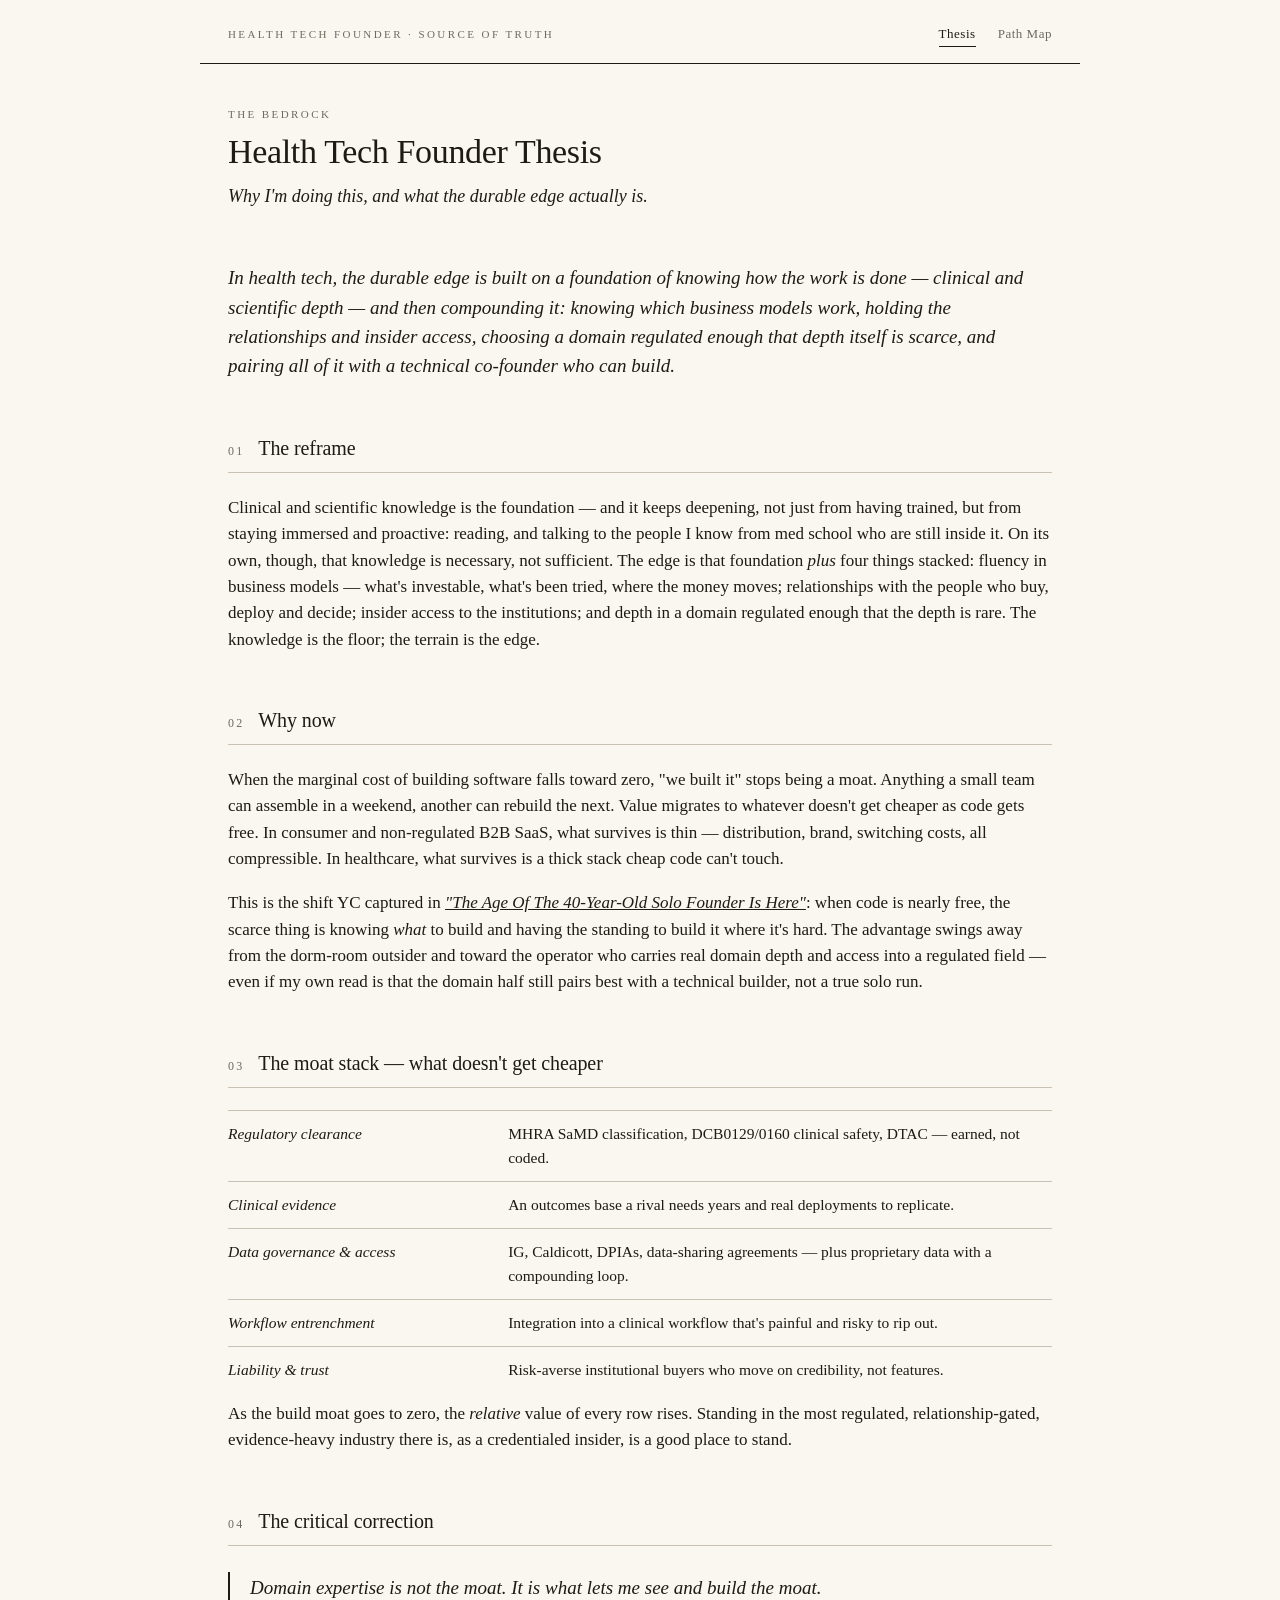
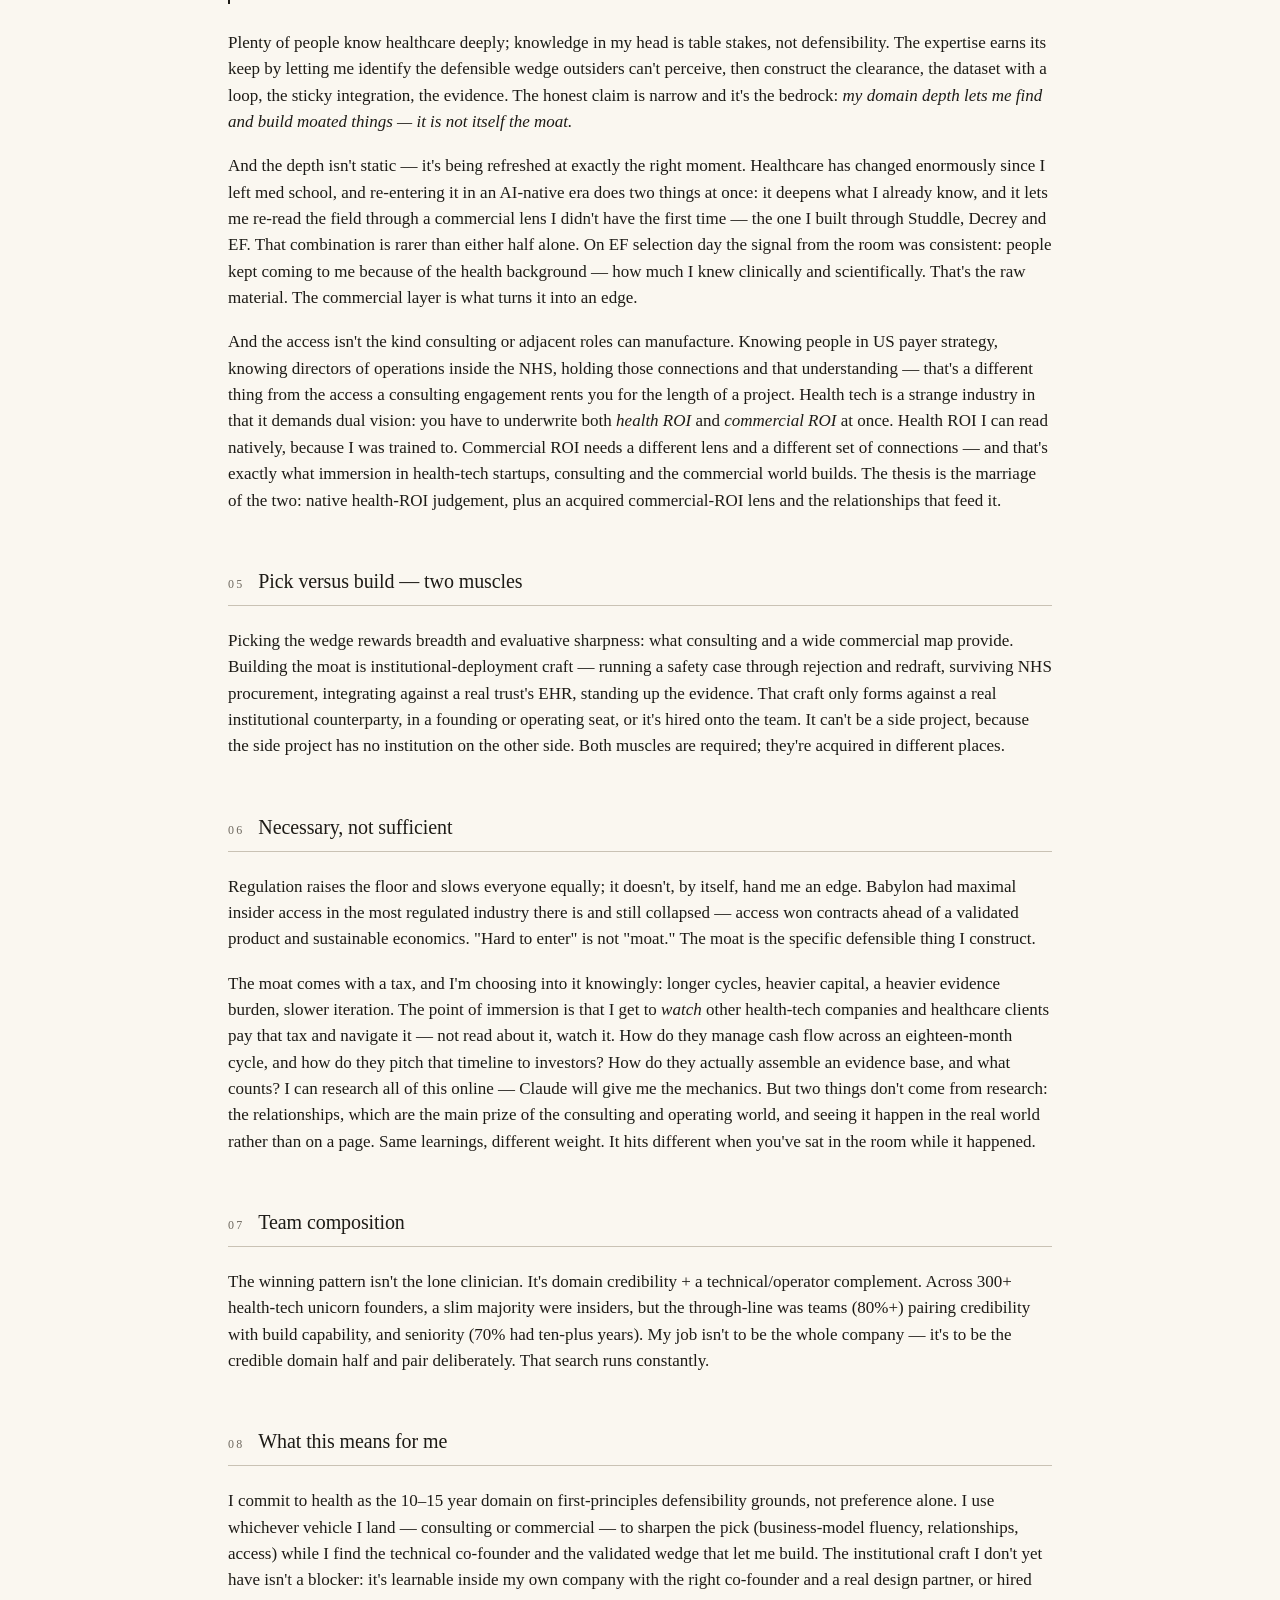
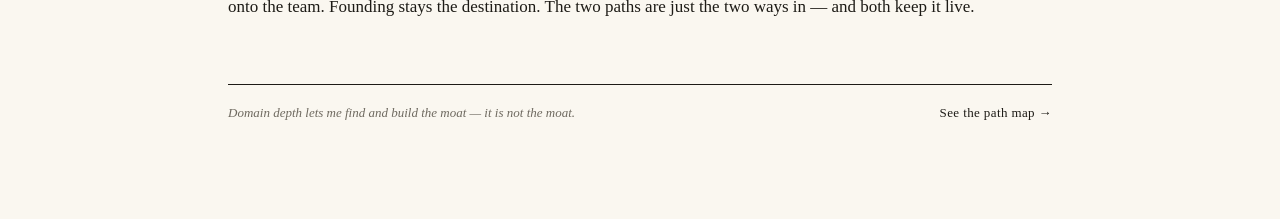
==== index.html @ b47afb42 "Initial commit: two-page health tech founder thesis static site Co-Authored-By: Claude Sonnet 4.6 <n" ====
<!DOCTYPE html>
<html lang="en">
<head>
<meta charset="utf-8">
<meta name="viewport" content="width=device-width, initial-scale=1">
<title>Health Tech Founder Thesis</title>
<link rel="stylesheet" href="style.css">
</head>
<body>

<!-- ===================== SHARED NAV ===================== -->
<nav class="nav">
  <span class="brand">Health Tech Founder · Source of truth</span>
  <span class="links">
    <a href="index.html" class="is-active">Thesis</a>
    <a href="map.html">Path Map</a>
  </span>
</nav>

<div class="wrap">

  <header class="masthead">
    <p class="eyebrow">The bedrock</p>
    <h1>Health Tech Founder Thesis</h1>
    <p class="standfirst">Why I'm doing this, and what the durable edge actually is.</p>
  </header>

  <!-- ===================== ONE-LINE THESIS ===================== -->
  <section>
    <p class="lede"><em>In health tech, the durable edge is built on a foundation of knowing how the work is done — clinical and scientific depth — and then compounding it: knowing which business models work, holding the relationships and insider access, choosing a domain regulated enough that depth itself is scarce, and pairing all of it with a technical co-founder who can build.</em></p>
  </section>

  <!-- ===================== THE REFRAME ===================== -->
  <section>
    <div class="sec-head"><span class="num">01</span><h2>The reframe</h2></div>
    <p>Clinical and scientific knowledge is the foundation — and it keeps deepening, not just from having trained, but from staying immersed and proactive: reading, and talking to the people I know from med school who are still inside it. On its own, though, that knowledge is necessary, not sufficient. The edge is that foundation <em>plus</em> four things stacked: fluency in business models — what's investable, what's been tried, where the money moves; relationships with the people who buy, deploy and decide; insider access to the institutions; and depth in a domain regulated enough that the depth is rare. The knowledge is the floor; the terrain is the edge.</p>
  </section>

  <!-- ===================== WHY NOW ===================== -->
  <section>
    <div class="sec-head"><span class="num">02</span><h2>Why now</h2></div>
    <p>When the marginal cost of building software falls toward zero, "we built it" stops being a moat. Anything a small team can assemble in a weekend, another can rebuild the next. Value migrates to whatever doesn't get cheaper as code gets free. In consumer and non-regulated B2B SaaS, what survives is thin — distribution, brand, switching costs, all compressible. In healthcare, what survives is a thick stack cheap code can't touch.</p>
    <p>This is the shift YC captured in <em><a href="https://www.youtube.com/watch?v=8OOuCnZB-4o" target="_blank" rel="noopener">"The Age Of The 40-Year-Old Solo Founder Is Here"</a></em>: when code is nearly free, the scarce thing is knowing <em>what</em> to build and having the standing to build it where it's hard. The advantage swings away from the dorm-room outsider and toward the operator who carries real domain depth and access into a regulated field — even if my own read is that the domain half still pairs best with a technical builder, not a true solo run.</p>
  </section>

  <!-- ===================== THE MOAT STACK ===================== -->
  <section>
    <div class="sec-head"><span class="num">03</span><h2>The moat stack — what doesn't get cheaper</h2></div>
    <table class="moat">
      <tr><td>Regulatory clearance</td><td>MHRA SaMD classification, DCB0129/0160 clinical safety, DTAC — earned, not coded.</td></tr>
      <tr><td>Clinical evidence</td><td>An outcomes base a rival needs years and real deployments to replicate.</td></tr>
      <tr><td>Data governance &amp; access</td><td>IG, Caldicott, DPIAs, data-sharing agreements — plus proprietary data with a compounding loop.</td></tr>
      <tr><td>Workflow entrenchment</td><td>Integration into a clinical workflow that's painful and risky to rip out.</td></tr>
      <tr><td>Liability &amp; trust</td><td>Risk-averse institutional buyers who move on credibility, not features.</td></tr>
    </table>
    <p>As the build moat goes to zero, the <em>relative</em> value of every row rises. Standing in the most regulated, relationship-gated, evidence-heavy industry there is, as a credentialed insider, is a good place to stand.</p>
  </section>

  <!-- ===================== CRITICAL CORRECTION ===================== -->
  <section>
    <div class="sec-head"><span class="num">04</span><h2>The critical correction</h2></div>
    <p class="pull">Domain expertise is not the moat. It is what lets me see and build the moat.</p>
    <p>Plenty of people know healthcare deeply; knowledge in my head is table stakes, not defensibility. The expertise earns its keep by letting me identify the defensible wedge outsiders can't perceive, then construct the clearance, the dataset with a loop, the sticky integration, the evidence. The honest claim is narrow and it's the bedrock: <em>my domain depth lets me find and build moated things — it is not itself the moat.</em></p>
    <p>And the depth isn't static — it's being refreshed at exactly the right moment. Healthcare has changed enormously since I left med school, and re-entering it in an AI-native era does two things at once: it deepens what I already know, and it lets me re-read the field through a commercial lens I didn't have the first time — the one I built through Studdle, Decrey and EF. That combination is rarer than either half alone. On EF selection day the signal from the room was consistent: people kept coming to me because of the health background — how much I knew clinically and scientifically. That's the raw material. The commercial layer is what turns it into an edge.</p>
    <p>And the access isn't the kind consulting or adjacent roles can manufacture. Knowing people in US payer strategy, knowing directors of operations inside the NHS, holding those connections and that understanding — that's a different thing from the access a consulting engagement rents you for the length of a project. Health tech is a strange industry in that it demands dual vision: you have to underwrite both <em>health ROI</em> and <em>commercial ROI</em> at once. Health ROI I can read natively, because I was trained to. Commercial ROI needs a different lens and a different set of connections — and that's exactly what immersion in health-tech startups, consulting and the commercial world builds. The thesis is the marriage of the two: native health-ROI judgement, plus an acquired commercial-ROI lens and the relationships that feed it.</p>
  </section>

  <!-- ===================== PICK VS BUILD ===================== -->
  <section>
    <div class="sec-head"><span class="num">05</span><h2>Pick versus build — two muscles</h2></div>
    <p>Picking the wedge rewards breadth and evaluative sharpness: what consulting and a wide commercial map provide. Building the moat is institutional-deployment craft — running a safety case through rejection and redraft, surviving NHS procurement, integrating against a real trust's EHR, standing up the evidence. That craft only forms against a real institutional counterparty, in a founding or operating seat, or it's hired onto the team. It can't be a side project, because the side project has no institution on the other side. Both muscles are required; they're acquired in different places.</p>
  </section>

  <!-- ===================== NECESSARY NOT SUFFICIENT ===================== -->
  <section>
    <div class="sec-head"><span class="num">06</span><h2>Necessary, not sufficient</h2></div>
    <p>Regulation raises the floor and slows everyone equally; it doesn't, by itself, hand me an edge. Babylon had maximal insider access in the most regulated industry there is and still collapsed — access won contracts ahead of a validated product and sustainable economics. "Hard to enter" is not "moat." The moat is the specific defensible thing I construct.</p>
    <p>The moat comes with a tax, and I'm choosing into it knowingly: longer cycles, heavier capital, a heavier evidence burden, slower iteration. The point of immersion is that I get to <em>watch</em> other health-tech companies and healthcare clients pay that tax and navigate it — not read about it, watch it. How do they manage cash flow across an eighteen-month cycle, and how do they pitch that timeline to investors? How do they actually assemble an evidence base, and what counts? I can research all of this online — Claude will give me the mechanics. But two things don't come from research: the relationships, which are the main prize of the consulting and operating world, and seeing it happen in the real world rather than on a page. Same learnings, different weight. It hits different when you've sat in the room while it happened.</p>
  </section>

  <!-- ===================== TEAM COMPOSITION ===================== -->
  <section>
    <div class="sec-head"><span class="num">07</span><h2>Team composition</h2></div>
    <p>The winning pattern isn't the lone clinician. It's domain credibility + a technical/operator complement. Across 300+ health-tech unicorn founders, a slim majority were insiders, but the through-line was teams (80%+) pairing credibility with build capability, and seniority (70% had ten-plus years). My job isn't to be the whole company — it's to be the credible domain half and pair deliberately. That search runs constantly.</p>
  </section>

  <!-- ===================== WHAT THIS MEANS FOR ME ===================== -->
  <section>
    <div class="sec-head"><span class="num">08</span><h2>What this means for me</h2></div>
    <p>I commit to health as the 10–15 year domain on first-principles defensibility grounds, not preference alone. I use whichever vehicle I land — consulting or commercial — to sharpen the pick (business-model fluency, relationships, access) while I find the technical co-founder and the validated wedge that let me build. The institutional craft I don't yet have isn't a blocker: it's learnable inside my own company with the right co-founder and a real design partner, or hired onto the team. Founding stays the destination. The two paths are just the two ways in — and both keep it live.</p>
  </section>

  <footer class="foot">
    <span>Domain depth lets me find and build the moat — it is not the moat.</span>
    <a href="map.html">See the path map &rarr;</a>
  </footer>

</div>
</body>
</html>
---- style.css ----
/* ============================================================
   Health Tech Founder Thesis — shared styles
   House style: Georgia serif, hairline rules, no colour fills.
   Edit colours in :root. Both pages share this file.
   ============================================================ */

:root{
  --ink:#1d1b16;     /* primary text + hairlines */
  --paper:#faf7f0;   /* page background */
  --faint:#6f6a60;   /* secondary text */
  --rule:#c9c2b4;    /* light dividers */
}

*{box-sizing:border-box;}
html{-webkit-text-size-adjust:100%;}
body{
  margin:0;
  background:var(--paper);
  color:var(--ink);
  font-family:Georgia,"Times New Roman",serif;
  line-height:1.55;
  font-size:17px;
}
a{color:var(--ink);}

.wrap{max-width:880px;margin:0 auto;padding:0 28px 96px;}

/* ---------- shared top nav ---------- */
.nav{
  max-width:880px;margin:0 auto;padding:24px 28px 16px;
  display:flex;align-items:baseline;justify-content:space-between;
  gap:18px;flex-wrap:wrap;
  border-bottom:1.5px solid var(--ink);
}
.nav .brand{
  font-size:11px;letter-spacing:.22em;text-transform:uppercase;color:var(--faint);
}
.nav .links{display:flex;gap:22px;}
.nav .links a{
  font-size:13px;letter-spacing:.04em;text-decoration:none;color:var(--faint);
  padding-bottom:2px;
}
.nav .links a.is-active{color:var(--ink);border-bottom:1px solid var(--ink);}
.nav .links a:hover{color:var(--ink);}

/* ---------- masthead ---------- */
.masthead{padding-top:42px;margin-bottom:8px;}
.eyebrow{
  font-size:11px;letter-spacing:.22em;text-transform:uppercase;
  color:var(--faint);margin:0 0 10px;
}
h1{
  font-size:34px;line-height:1.12;font-weight:normal;margin:0 0 12px;
  letter-spacing:-.01em;
}
.standfirst{font-style:italic;font-size:18px;margin:0;max-width:62ch;}

/* ---------- sections ---------- */
section{margin-top:52px;}
.sec-head{
  display:flex;align-items:baseline;gap:14px;
  border-bottom:1px solid var(--rule);padding-bottom:8px;margin-bottom:22px;
}
.sec-head .num{font-size:12px;letter-spacing:.18em;color:var(--faint);}
.sec-head h2{font-size:20px;font-weight:normal;margin:0;letter-spacing:-.005em;}

p{margin:0 0 18px;}
.lede{font-size:19px;}
strong{font-weight:bold;}
em{font-style:italic;}

.pull{
  border-left:2px solid var(--ink);
  padding:2px 0 2px 20px;margin:26px 0;
  font-style:italic;font-size:19px;line-height:1.5;
}

/* ---------- moat table ---------- */
.moat{width:100%;border-collapse:collapse;margin:4px 0 8px;}
.moat td{border-top:1px solid var(--rule);padding:11px 0;vertical-align:top;font-size:15.5px;}
.moat td:first-child{width:34%;font-style:italic;padding-right:18px;}

/* ---------- numbered lists ---------- */
ol.principles,ol.kills{list-style:none;counter-reset:item;margin:0;padding:0;}
ol.principles>li,ol.kills>li{
  counter-increment:item;position:relative;
  padding:14px 0 14px 46px;border-top:1px solid var(--rule);
}
ol.principles>li:first-child,ol.kills>li:first-child{border-top:none;}
ol.principles>li::before,ol.kills>li::before{
  content:counter(item,decimal-leading-zero);
  position:absolute;left:0;top:14px;
  font-size:12px;letter-spacing:.1em;color:var(--faint);
}
.kills li b{font-variant:small-caps;letter-spacing:.03em;}

/* ---------- map figure ---------- */
figure{margin:8px 0 0;}
.map{width:100%;height:auto;display:block;}
figcaption{font-size:12.5px;color:var(--faint);margin-top:14px;font-style:italic;}

/* SVG type */
svg text{font-family:Georgia,"Times New Roman",serif;fill:var(--ink);}
.n-title{font-size:14.5px;}
.n-sub{font-size:11px;fill:var(--faint);}
.n-now{font-size:15px;letter-spacing:.02em;}
.n-found{font-size:16px;letter-spacing:.04em;}
.edge{font-size:11px;font-style:italic;fill:var(--faint);}
.band{font-size:12.5px;letter-spacing:.02em;}
.band-lab{font-size:10px;letter-spacing:.18em;fill:var(--faint);}

/* ---------- page foot ---------- */
.foot{
  margin-top:64px;border-top:1.5px solid var(--ink);padding-top:18px;
  font-size:13px;color:var(--faint);font-style:italic;
  display:flex;justify-content:space-between;gap:18px;flex-wrap:wrap;
}
.foot a{text-decoration:none;font-style:normal;letter-spacing:.03em;}
.foot a:hover{color:var(--ink);}

@media (max-width:620px){
  body{font-size:16px;}
  h1{font-size:27px;}
  .wrap{padding:0 20px 72px;}
  .nav{padding:20px 20px 14px;}
}
@media print{
  body{background:#fff;}
  .nav .links{display:none;}
  .wrap{max-width:none;padding:0;}
  section{break-inside:avoid;}
}
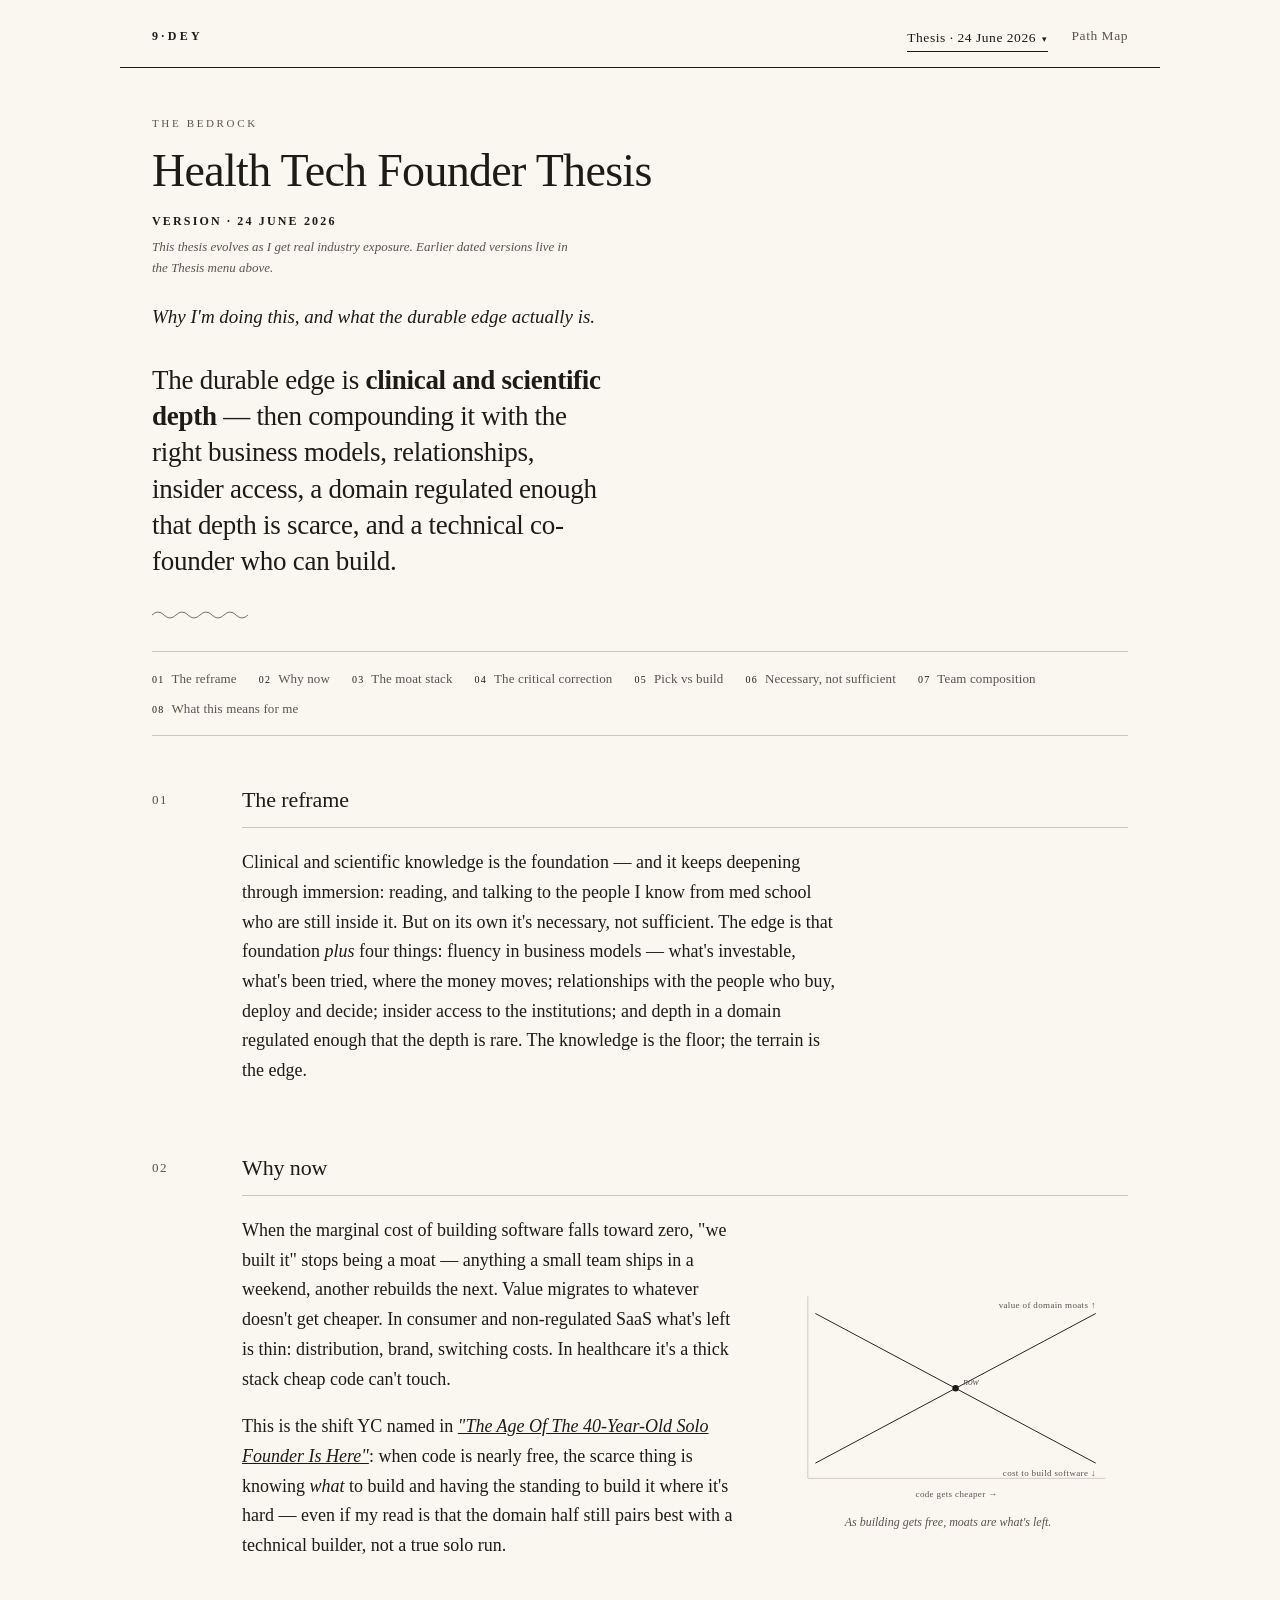
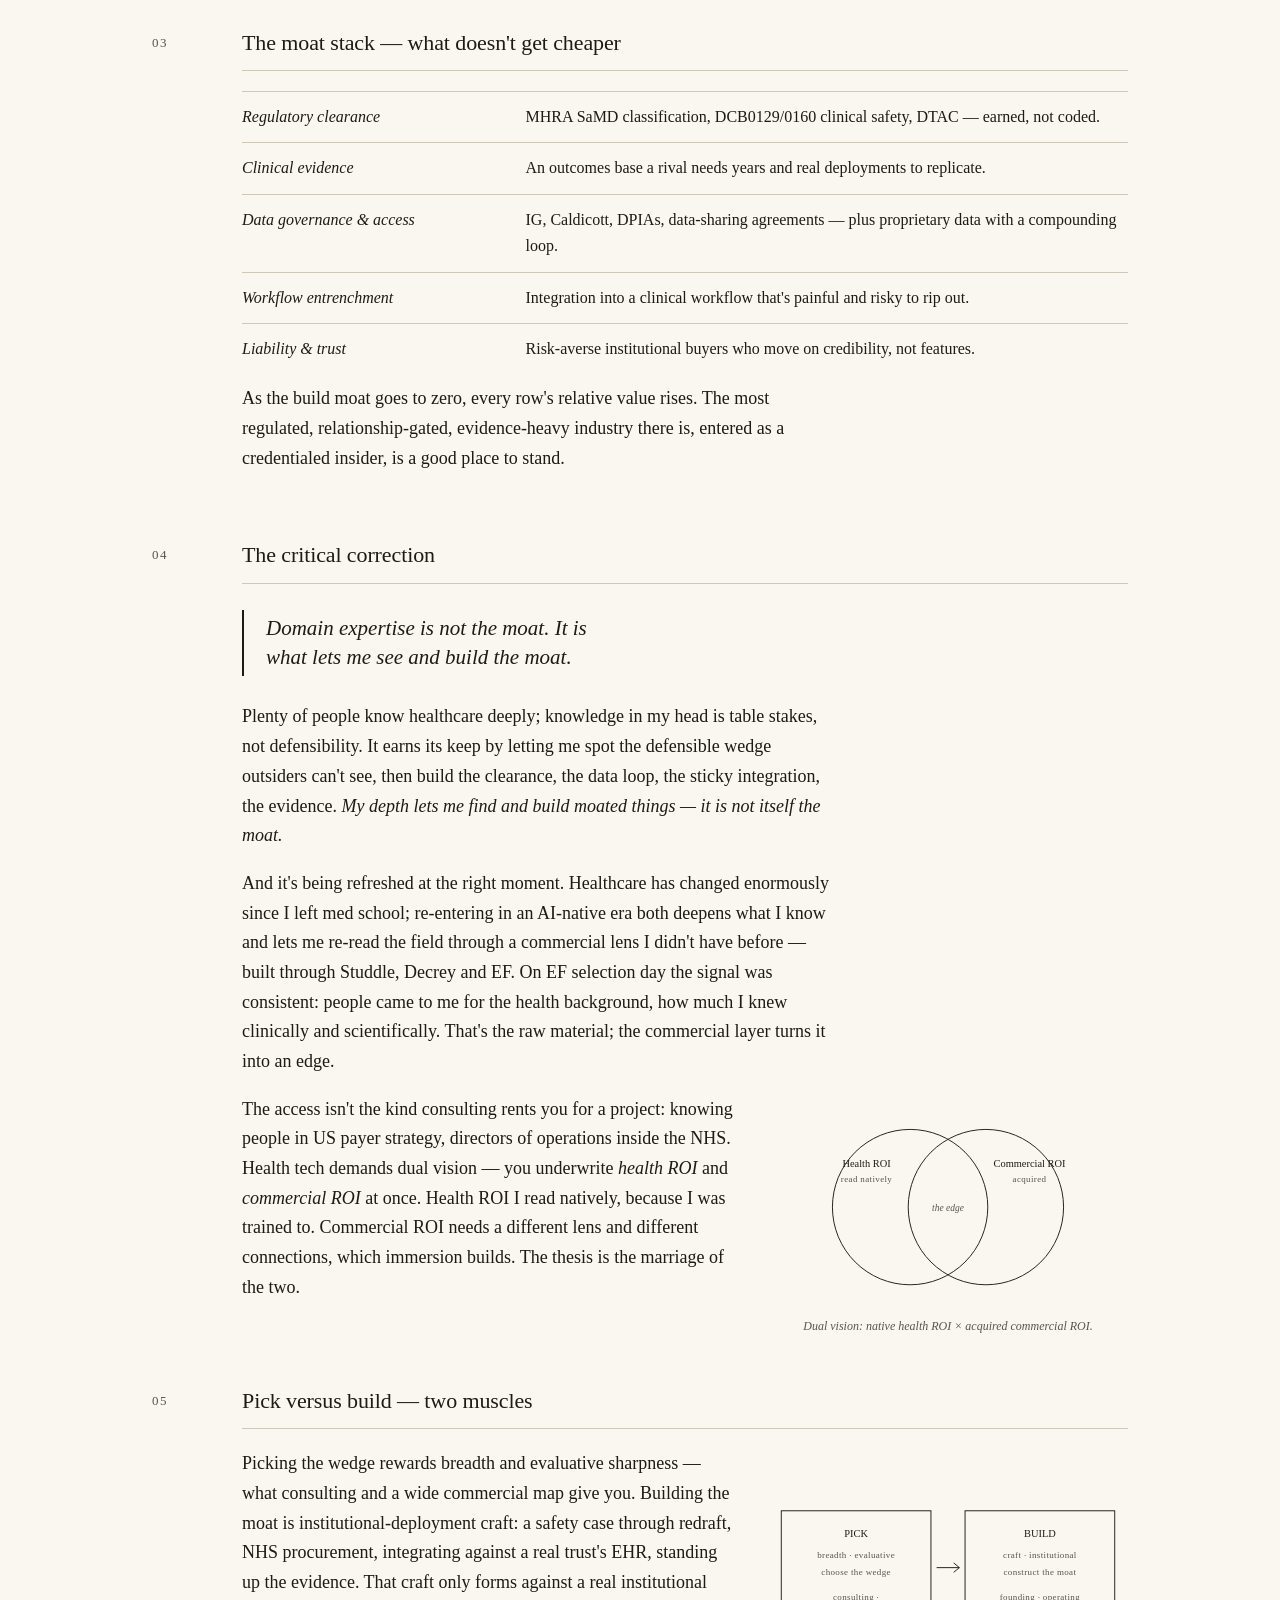
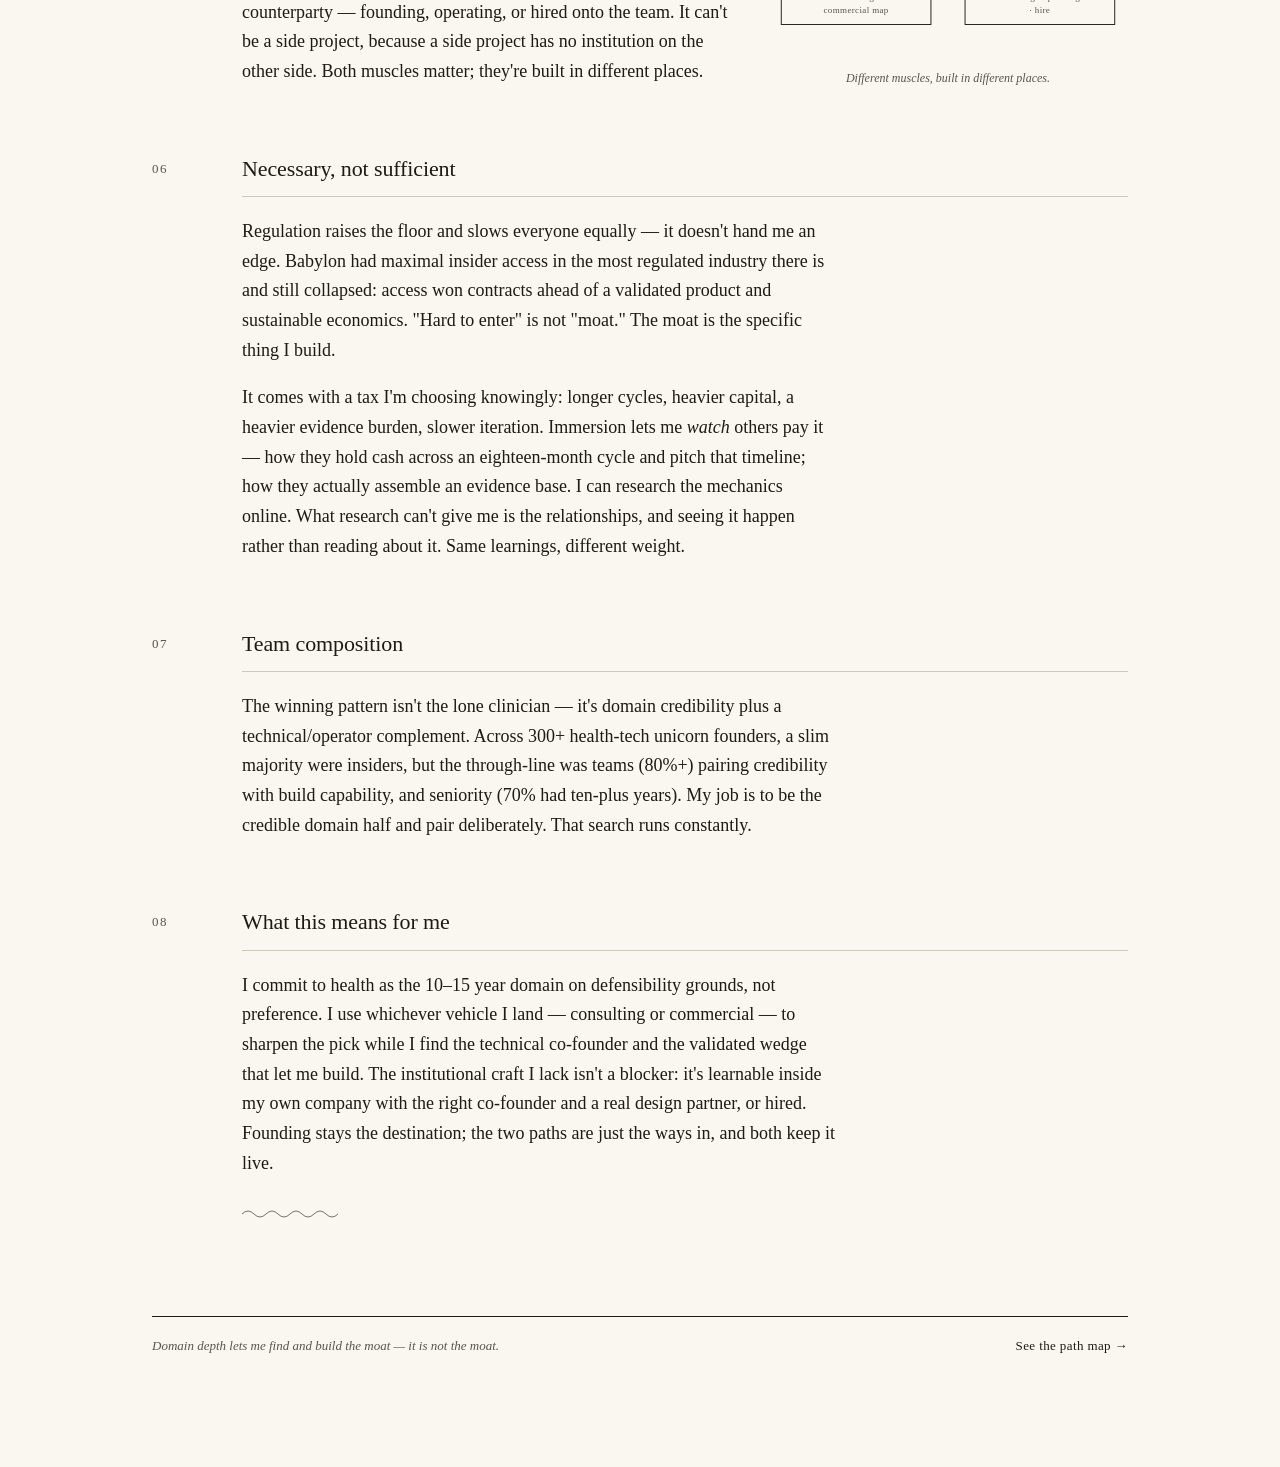
==== commit 01902c88: "Add thesis switcher JS and update all site files Introduces theses.js for the dropdown thesis-switch" ====
--- a/index.html
+++ b/index.html
@@ -3,16 +3,19 @@
 <head>
 <meta charset="utf-8">
 <meta name="viewport" content="width=device-width, initial-scale=1">
-<title>Health Tech Founder Thesis</title>
+<title>Health Tech Founder Thesis · 24 June 2026</title>
 <link rel="stylesheet" href="style.css">
 </head>
-<body>
+<body data-thesis="index.html">
 
 <!-- ===================== SHARED NAV ===================== -->
 <nav class="nav">
-  <span class="brand">Health Tech Founder · Source of truth</span>
+  <a class="brand" href="index.html">9&middot;dey</a>
   <span class="links">
-    <a href="index.html" class="is-active">Thesis</a>
+    <details class="thesis-dd" id="thesisDd">
+      <summary>Thesis ▾</summary>
+      <div class="thesis-dd-menu" id="thesisDdMenu"></div>
+    </details>
     <a href="map.html">Path Map</a>
   </span>
 </nav>
@@ -22,72 +25,171 @@
   <header class="masthead">
     <p class="eyebrow">The bedrock</p>
     <h1>Health Tech Founder Thesis</h1>
+    <p class="version">Version · 24 June 2026</p>
+    <p class="version-note">This thesis evolves as I get real industry exposure. Earlier dated versions live in the Thesis menu above.</p>
     <p class="standfirst">Why I'm doing this, and what the durable edge actually is.</p>
+
+    <!-- HERO: the thesis in one statement -->
+    <p class="hero">The durable edge is <strong>clinical and scientific depth</strong> — then compounding it with the right business models, relationships, insider access, a domain regulated enough that depth is scarce, and a technical co-founder who can build.</p>
+
+    <svg class="squiggle" viewBox="0 0 96 12" aria-hidden="true"><path d="M0,6 Q6,0 12,6 T24,6 T36,6 T48,6 T60,6 T72,6 T84,6 T96,6"/></svg>
   </header>
 
-  <!-- ===================== ONE-LINE THESIS ===================== -->
-  <section>
-    <p class="lede"><em>In health tech, the durable edge is built on a foundation of knowing how the work is done — clinical and scientific depth — and then compounding it: knowing which business models work, holding the relationships and insider access, choosing a domain regulated enough that depth itself is scarce, and pairing all of it with a technical co-founder who can build.</em></p>
-  </section>
-
-  <!-- ===================== THE REFRAME ===================== -->
-  <section>
-    <div class="sec-head"><span class="num">01</span><h2>The reframe</h2></div>
-    <p>Clinical and scientific knowledge is the foundation — and it keeps deepening, not just from having trained, but from staying immersed and proactive: reading, and talking to the people I know from med school who are still inside it. On its own, though, that knowledge is necessary, not sufficient. The edge is that foundation <em>plus</em> four things stacked: fluency in business models — what's investable, what's been tried, where the money moves; relationships with the people who buy, deploy and decide; insider access to the institutions; and depth in a domain regulated enough that the depth is rare. The knowledge is the floor; the terrain is the edge.</p>
-  </section>
-
-  <!-- ===================== WHY NOW ===================== -->
-  <section>
-    <div class="sec-head"><span class="num">02</span><h2>Why now</h2></div>
-    <p>When the marginal cost of building software falls toward zero, "we built it" stops being a moat. Anything a small team can assemble in a weekend, another can rebuild the next. Value migrates to whatever doesn't get cheaper as code gets free. In consumer and non-regulated B2B SaaS, what survives is thin — distribution, brand, switching costs, all compressible. In healthcare, what survives is a thick stack cheap code can't touch.</p>
-    <p>This is the shift YC captured in <em><a href="https://www.youtube.com/watch?v=8OOuCnZB-4o" target="_blank" rel="noopener">"The Age Of The 40-Year-Old Solo Founder Is Here"</a></em>: when code is nearly free, the scarce thing is knowing <em>what</em> to build and having the standing to build it where it's hard. The advantage swings away from the dorm-room outsider and toward the operator who carries real domain depth and access into a regulated field — even if my own read is that the domain half still pairs best with a technical builder, not a true solo run.</p>
-  </section>
-
-  <!-- ===================== THE MOAT STACK ===================== -->
-  <section>
-    <div class="sec-head"><span class="num">03</span><h2>The moat stack — what doesn't get cheaper</h2></div>
-    <table class="moat">
-      <tr><td>Regulatory clearance</td><td>MHRA SaMD classification, DCB0129/0160 clinical safety, DTAC — earned, not coded.</td></tr>
-      <tr><td>Clinical evidence</td><td>An outcomes base a rival needs years and real deployments to replicate.</td></tr>
-      <tr><td>Data governance &amp; access</td><td>IG, Caldicott, DPIAs, data-sharing agreements — plus proprietary data with a compounding loop.</td></tr>
-      <tr><td>Workflow entrenchment</td><td>Integration into a clinical workflow that's painful and risky to rip out.</td></tr>
-      <tr><td>Liability &amp; trust</td><td>Risk-averse institutional buyers who move on credibility, not features.</td></tr>
-    </table>
-    <p>As the build moat goes to zero, the <em>relative</em> value of every row rises. Standing in the most regulated, relationship-gated, evidence-heavy industry there is, as a credentialed insider, is a good place to stand.</p>
-  </section>
-
-  <!-- ===================== CRITICAL CORRECTION ===================== -->
-  <section>
-    <div class="sec-head"><span class="num">04</span><h2>The critical correction</h2></div>
-    <p class="pull">Domain expertise is not the moat. It is what lets me see and build the moat.</p>
-    <p>Plenty of people know healthcare deeply; knowledge in my head is table stakes, not defensibility. The expertise earns its keep by letting me identify the defensible wedge outsiders can't perceive, then construct the clearance, the dataset with a loop, the sticky integration, the evidence. The honest claim is narrow and it's the bedrock: <em>my domain depth lets me find and build moated things — it is not itself the moat.</em></p>
-    <p>And the depth isn't static — it's being refreshed at exactly the right moment. Healthcare has changed enormously since I left med school, and re-entering it in an AI-native era does two things at once: it deepens what I already know, and it lets me re-read the field through a commercial lens I didn't have the first time — the one I built through Studdle, Decrey and EF. That combination is rarer than either half alone. On EF selection day the signal from the room was consistent: people kept coming to me because of the health background — how much I knew clinically and scientifically. That's the raw material. The commercial layer is what turns it into an edge.</p>
-    <p>And the access isn't the kind consulting or adjacent roles can manufacture. Knowing people in US payer strategy, knowing directors of operations inside the NHS, holding those connections and that understanding — that's a different thing from the access a consulting engagement rents you for the length of a project. Health tech is a strange industry in that it demands dual vision: you have to underwrite both <em>health ROI</em> and <em>commercial ROI</em> at once. Health ROI I can read natively, because I was trained to. Commercial ROI needs a different lens and a different set of connections — and that's exactly what immersion in health-tech startups, consulting and the commercial world builds. The thesis is the marriage of the two: native health-ROI judgement, plus an acquired commercial-ROI lens and the relationships that feed it.</p>
-  </section>
-
-  <!-- ===================== PICK VS BUILD ===================== -->
-  <section>
-    <div class="sec-head"><span class="num">05</span><h2>Pick versus build — two muscles</h2></div>
-    <p>Picking the wedge rewards breadth and evaluative sharpness: what consulting and a wide commercial map provide. Building the moat is institutional-deployment craft — running a safety case through rejection and redraft, surviving NHS procurement, integrating against a real trust's EHR, standing up the evidence. That craft only forms against a real institutional counterparty, in a founding or operating seat, or it's hired onto the team. It can't be a side project, because the side project has no institution on the other side. Both muscles are required; they're acquired in different places.</p>
-  </section>
-
-  <!-- ===================== NECESSARY NOT SUFFICIENT ===================== -->
-  <section>
-    <div class="sec-head"><span class="num">06</span><h2>Necessary, not sufficient</h2></div>
-    <p>Regulation raises the floor and slows everyone equally; it doesn't, by itself, hand me an edge. Babylon had maximal insider access in the most regulated industry there is and still collapsed — access won contracts ahead of a validated product and sustainable economics. "Hard to enter" is not "moat." The moat is the specific defensible thing I construct.</p>
-    <p>The moat comes with a tax, and I'm choosing into it knowingly: longer cycles, heavier capital, a heavier evidence burden, slower iteration. The point of immersion is that I get to <em>watch</em> other health-tech companies and healthcare clients pay that tax and navigate it — not read about it, watch it. How do they manage cash flow across an eighteen-month cycle, and how do they pitch that timeline to investors? How do they actually assemble an evidence base, and what counts? I can research all of this online — Claude will give me the mechanics. But two things don't come from research: the relationships, which are the main prize of the consulting and operating world, and seeing it happen in the real world rather than on a page. Same learnings, different weight. It hits different when you've sat in the room while it happened.</p>
-  </section>
-
-  <!-- ===================== TEAM COMPOSITION ===================== -->
-  <section>
-    <div class="sec-head"><span class="num">07</span><h2>Team composition</h2></div>
-    <p>The winning pattern isn't the lone clinician. It's domain credibility + a technical/operator complement. Across 300+ health-tech unicorn founders, a slim majority were insiders, but the through-line was teams (80%+) pairing credibility with build capability, and seniority (70% had ten-plus years). My job isn't to be the whole company — it's to be the credible domain half and pair deliberately. That search runs constantly.</p>
-  </section>
-
-  <!-- ===================== WHAT THIS MEANS FOR ME ===================== -->
-  <section>
-    <div class="sec-head"><span class="num">08</span><h2>What this means for me</h2></div>
-    <p>I commit to health as the 10–15 year domain on first-principles defensibility grounds, not preference alone. I use whichever vehicle I land — consulting or commercial — to sharpen the pick (business-model fluency, relationships, access) while I find the technical co-founder and the validated wedge that let me build. The institutional craft I don't yet have isn't a blocker: it's learnable inside my own company with the right co-founder and a real design partner, or hired onto the team. Founding stays the destination. The two paths are just the two ways in — and both keep it live.</p>
+  <!-- CONTENTS -->
+  <nav class="toc" aria-label="Contents">
+    <a href="#reframe"><span>01</span> The reframe</a>
+    <a href="#whynow"><span>02</span> Why now</a>
+    <a href="#moat"><span>03</span> The moat stack</a>
+    <a href="#correction"><span>04</span> The critical correction</a>
+    <a href="#pickbuild"><span>05</span> Pick vs build</a>
+    <a href="#necessary"><span>06</span> Necessary, not sufficient</a>
+    <a href="#team"><span>07</span> Team composition</a>
+    <a href="#meaning"><span>08</span> What this means for me</a>
+  </nav>
+
+  <!-- 01 ===================== REFRAME ===================== -->
+  <section id="reframe">
+    <div class="snum">01</div>
+    <div class="body">
+      <div class="sec-head"><h2>The reframe</h2></div>
+      <p>Clinical and scientific knowledge is the foundation — and it keeps deepening through immersion: reading, and talking to the people I know from med school who are still inside it. But on its own it's necessary, not sufficient. The edge is that foundation <em>plus</em> four things: fluency in business models — what's investable, what's been tried, where the money moves; relationships with the people who buy, deploy and decide; insider access to the institutions; and depth in a domain regulated enough that the depth is rare. The knowledge is the floor; the terrain is the edge.</p>
+    </div>
+  </section>
+
+  <!-- 02 ===================== WHY NOW ===================== -->
+  <section id="whynow">
+    <div class="snum">02</div>
+    <div class="body">
+      <div class="sec-head"><h2>Why now</h2></div>
+      <div class="split">
+        <div class="txt">
+          <p>When the marginal cost of building software falls toward zero, "we built it" stops being a moat — anything a small team ships in a weekend, another rebuilds the next. Value migrates to whatever doesn't get cheaper. In consumer and non-regulated SaaS what's left is thin: distribution, brand, switching costs. In healthcare it's a thick stack cheap code can't touch.</p>
+          <p>This is the shift YC named in <em><a href="https://www.youtube.com/watch?v=8OOuCnZB-4o" target="_blank" rel="noopener">"The Age Of The 40-Year-Old Solo Founder Is Here"</a></em>: when code is nearly free, the scarce thing is knowing <em>what</em> to build and having the standing to build it where it's hard — even if my read is that the domain half still pairs best with a technical builder, not a true solo run.</p>
+        </div>
+        <div class="fig">
+          <!-- DIAGRAM A: crossing curves -->
+          <svg class="dia" viewBox="0 0 380 250" role="img" aria-label="As software gets cheaper, the value of domain moats rises while the cost of building software falls.">
+            <line class="stroke-faint" x1="42" y1="30" x2="42" y2="222"/>
+            <line class="stroke-faint" x1="42" y1="222" x2="356" y2="222"/>
+            <line class="stroke" x1="50" y1="48" x2="346" y2="206"/>
+            <line class="stroke" x1="50" y1="206" x2="346" y2="48"/>
+            <circle cx="198" cy="127" r="3.4" fill="#1d1b16"/>
+            <text class="lab-cap" x="206" y="124">now</text>
+            <text class="lab-sm" x="346" y="42" text-anchor="end">value of domain moats ↑</text>
+            <text class="lab-sm" x="346" y="220" text-anchor="end">cost to build software ↓</text>
+            <text class="lab-sm" x="199" y="242" text-anchor="middle">code gets cheaper →</text>
+          </svg>
+          <p class="fig-cap">As building gets free, moats are what's left.</p>
+        </div>
+      </div>
+    </div>
+  </section>
+
+  <!-- 03 ===================== MOAT STACK ===================== -->
+  <section id="moat">
+    <div class="snum">03</div>
+    <div class="body">
+      <div class="sec-head"><h2>The moat stack — what doesn't get cheaper</h2></div>
+      <table class="moat">
+        <tr><td>Regulatory clearance</td><td>MHRA SaMD classification, DCB0129/0160 clinical safety, DTAC — earned, not coded.</td></tr>
+        <tr><td>Clinical evidence</td><td>An outcomes base a rival needs years and real deployments to replicate.</td></tr>
+        <tr><td>Data governance &amp; access</td><td>IG, Caldicott, DPIAs, data-sharing agreements — plus proprietary data with a compounding loop.</td></tr>
+        <tr><td>Workflow entrenchment</td><td>Integration into a clinical workflow that's painful and risky to rip out.</td></tr>
+        <tr><td>Liability &amp; trust</td><td>Risk-averse institutional buyers who move on credibility, not features.</td></tr>
+      </table>
+      <p>As the build moat goes to zero, every row's relative value rises. The most regulated, relationship-gated, evidence-heavy industry there is, entered as a credentialed insider, is a good place to stand.</p>
+    </div>
+  </section>
+
+  <!-- 04 ===================== CRITICAL CORRECTION ===================== -->
+  <section id="correction">
+    <div class="snum">04</div>
+    <div class="body">
+      <div class="sec-head"><h2>The critical correction</h2></div>
+      <p class="pull">Domain expertise is not the moat. It is what lets me see and build the moat.</p>
+      <p>Plenty of people know healthcare deeply; knowledge in my head is table stakes, not defensibility. It earns its keep by letting me spot the defensible wedge outsiders can't see, then build the clearance, the data loop, the sticky integration, the evidence. <em>My depth lets me find and build moated things — it is not itself the moat.</em></p>
+      <p>And it's being refreshed at the right moment. Healthcare has changed enormously since I left med school; re-entering in an AI-native era both deepens what I know and lets me re-read the field through a commercial lens I didn't have before — built through Studdle, Decrey and EF. On EF selection day the signal was consistent: people came to me for the health background, how much I knew clinically and scientifically. That's the raw material; the commercial layer turns it into an edge.</p>
+      <div class="split">
+        <div class="txt">
+          <p>The access isn't the kind consulting rents you for a project: knowing people in US payer strategy, directors of operations inside the NHS. Health tech demands dual vision — you underwrite <em>health ROI</em> and <em>commercial ROI</em> at once. Health ROI I read natively, because I was trained to. Commercial ROI needs a different lens and different connections, which immersion builds. The thesis is the marriage of the two.</p>
+        </div>
+        <div class="fig">
+          <!-- DIAGRAM B: dual-vision venn -->
+          <svg class="dia" viewBox="0 0 380 220" role="img" aria-label="Health ROI read natively overlaps with commercial ROI acquired through immersion; the overlap is the edge.">
+            <circle class="stroke" cx="150" cy="112" r="82"/>
+            <circle class="stroke" cx="230" cy="112" r="82"/>
+            <text class="lab" x="104" y="70" text-anchor="middle">Health ROI</text>
+            <text class="lab-sm" x="104" y="86" text-anchor="middle">read natively</text>
+            <text class="lab" x="276" y="70" text-anchor="middle">Commercial ROI</text>
+            <text class="lab-sm" x="276" y="86" text-anchor="middle">acquired</text>
+            <text class="lab-cap" x="190" y="116" text-anchor="middle">the edge</text>
+          </svg>
+          <p class="fig-cap">Dual vision: native health ROI × acquired commercial ROI.</p>
+        </div>
+      </div>
+    </div>
+  </section>
+
+  <!-- 05 ===================== PICK VS BUILD ===================== -->
+  <section id="pickbuild">
+    <div class="snum">05</div>
+    <div class="body">
+      <div class="sec-head"><h2>Pick versus build — two muscles</h2></div>
+      <div class="split">
+        <div class="txt">
+          <p>Picking the wedge rewards breadth and evaluative sharpness — what consulting and a wide commercial map give you. Building the moat is institutional-deployment craft: a safety case through redraft, NHS procurement, integrating against a real trust's EHR, standing up the evidence. That craft only forms against a real institutional counterparty — founding, operating, or hired onto the team. It can't be a side project, because a side project has no institution on the other side. Both muscles matter; they're built in different places.</p>
+        </div>
+        <div class="fig">
+          <!-- DIAGRAM C: pick vs build -->
+          <svg class="dia" viewBox="0 0 380 200" role="img" aria-label="Pick the wedge through breadth and evaluation; build the moat through institutional craft.">
+            <rect class="stroke" x="14" y="42" width="158" height="120"/>
+            <rect class="stroke" x="208" y="42" width="158" height="120"/>
+            <line class="stroke" x1="178" y1="102" x2="202" y2="102"/>
+            <path class="stroke" d="M196,97 L202,102 L196,107"/>
+            <text class="lab" x="93" y="70" text-anchor="middle">PICK</text>
+            <text class="lab-sm" x="93" y="92" text-anchor="middle">breadth · evaluative</text>
+            <text class="lab-sm" x="93" y="110" text-anchor="middle">choose the wedge</text>
+            <text class="lab-sm" x="93" y="136" text-anchor="middle">consulting ·</text>
+            <text class="lab-sm" x="93" y="150" text-anchor="middle">commercial map</text>
+            <text class="lab" x="287" y="70" text-anchor="middle">BUILD</text>
+            <text class="lab-sm" x="287" y="92" text-anchor="middle">craft · institutional</text>
+            <text class="lab-sm" x="287" y="110" text-anchor="middle">construct the moat</text>
+            <text class="lab-sm" x="287" y="136" text-anchor="middle">founding · operating</text>
+            <text class="lab-sm" x="287" y="150" text-anchor="middle">· hire</text>
+          </svg>
+          <p class="fig-cap">Different muscles, built in different places.</p>
+        </div>
+      </div>
+    </div>
+  </section>
+
+  <!-- 06 ===================== NECESSARY NOT SUFFICIENT ===================== -->
+  <section id="necessary">
+    <div class="snum">06</div>
+    <div class="body">
+      <div class="sec-head"><h2>Necessary, not sufficient</h2></div>
+      <p>Regulation raises the floor and slows everyone equally — it doesn't hand me an edge. Babylon had maximal insider access in the most regulated industry there is and still collapsed: access won contracts ahead of a validated product and sustainable economics. "Hard to enter" is not "moat." The moat is the specific thing I build.</p>
+      <p>It comes with a tax I'm choosing knowingly: longer cycles, heavier capital, a heavier evidence burden, slower iteration. Immersion lets me <em>watch</em> others pay it — how they hold cash across an eighteen-month cycle and pitch that timeline; how they actually assemble an evidence base. I can research the mechanics online. What research can't give me is the relationships, and seeing it happen rather than reading about it. Same learnings, different weight.</p>
+    </div>
+  </section>
+
+  <!-- 07 ===================== TEAM COMPOSITION ===================== -->
+  <section id="team">
+    <div class="snum">07</div>
+    <div class="body">
+      <div class="sec-head"><h2>Team composition</h2></div>
+      <p>The winning pattern isn't the lone clinician — it's domain credibility plus a technical/operator complement. Across 300+ health-tech unicorn founders, a slim majority were insiders, but the through-line was teams (80%+) pairing credibility with build capability, and seniority (70% had ten-plus years). My job is to be the credible domain half and pair deliberately. That search runs constantly.</p>
+    </div>
+  </section>
+
+  <!-- 08 ===================== WHAT THIS MEANS ===================== -->
+  <section id="meaning">
+    <div class="snum">08</div>
+    <div class="body">
+      <div class="sec-head"><h2>What this means for me</h2></div>
+      <p>I commit to health as the 10–15 year domain on defensibility grounds, not preference. I use whichever vehicle I land — consulting or commercial — to sharpen the pick while I find the technical co-founder and the validated wedge that let me build. The institutional craft I lack isn't a blocker: it's learnable inside my own company with the right co-founder and a real design partner, or hired. Founding stays the destination; the two paths are just the ways in, and both keep it live.</p>
+      <svg class="squiggle" viewBox="0 0 96 12" aria-hidden="true"><path d="M0,6 Q6,0 12,6 T24,6 T36,6 T48,6 T60,6 T72,6 T84,6 T96,6"/></svg>
+    </div>
   </section>
 
   <footer class="foot">
@@ -96,5 +198,6 @@
   </footer>
 
 </div>
+<script src="theses.js"></script>
 </body>
 </html>
--- a/style.css
+++ b/style.css
@@ -1,106 +1,184 @@
 /* ============================================================
-   Health Tech Founder Thesis — shared styles
-   House style: Georgia serif, hairline rules, no colour fills.
-   Edit colours in :root. Both pages share this file.
+   9-dey — shared styles
+   House style: Georgia serif, hairline rules, monochrome, no fills.
+   Colours live in :root. Shared by every page.
    ============================================================ */
 
 :root{
-  --ink:#1d1b16;     /* primary text + hairlines */
-  --paper:#faf7f0;   /* page background */
-  --faint:#6f6a60;   /* secondary text */
-  --rule:#c9c2b4;    /* light dividers */
+  --ink:#1d1b16;      /* primary text + hairlines */
+  --paper:#faf7f0;    /* page background */
+  --faint:#5a554b;    /* secondary text (darkened for contrast) */
+  --rule:#cfc8ba;     /* light dividers */
+  --hover:rgba(0,0,0,.04);
+  --measure:66ch;     /* comfortable line length for prose */
 }
 
 *{box-sizing:border-box;}
-html{-webkit-text-size-adjust:100%;}
+html{-webkit-text-size-adjust:100%;scroll-behavior:smooth;}
 body{
   margin:0;
   background:var(--paper);
   color:var(--ink);
   font-family:Georgia,"Times New Roman",serif;
-  line-height:1.55;
-  font-size:17px;
+  line-height:1.65;
+  font-size:18px;
+  text-rendering:optimizeLegibility;
+  -webkit-font-smoothing:antialiased;
 }
 a{color:var(--ink);}
 
-.wrap{max-width:880px;margin:0 auto;padding:0 28px 96px;}
-
-/* ---------- shared top nav ---------- */
+.wrap{max-width:1040px;margin:0 auto;padding:0 32px 110px;}
+
+/* ---------------- shared top nav ---------------- */
 .nav{
-  max-width:880px;margin:0 auto;padding:24px 28px 16px;
-  display:flex;align-items:baseline;justify-content:space-between;
+  max-width:1040px;margin:0 auto;padding:22px 32px 15px;
+  display:flex;align-items:center;justify-content:space-between;
   gap:18px;flex-wrap:wrap;
   border-bottom:1.5px solid var(--ink);
 }
-.nav .brand{
-  font-size:11px;letter-spacing:.22em;text-transform:uppercase;color:var(--faint);
-}
-.nav .links{display:flex;gap:22px;}
-.nav .links a{
-  font-size:13px;letter-spacing:.04em;text-decoration:none;color:var(--faint);
+.brand{
+  font-size:12px;letter-spacing:.28em;text-transform:uppercase;color:var(--ink);
+  text-decoration:none;font-weight:bold;
+}
+.links{display:flex;gap:24px;align-items:center;}
+.links a{
+  font-size:13.5px;letter-spacing:.04em;text-decoration:none;color:var(--faint);
   padding-bottom:2px;
 }
-.nav .links a.is-active{color:var(--ink);border-bottom:1px solid var(--ink);}
-.nav .links a:hover{color:var(--ink);}
-
-/* ---------- masthead ---------- */
-.masthead{padding-top:42px;margin-bottom:8px;}
+.links a:hover{color:var(--ink);}
+.links a.is-active{color:var(--ink);border-bottom:1px solid var(--ink);}
+
+/* thesis dropdown (built on <details>) */
+.thesis-dd{position:relative;}
+.thesis-dd>summary{
+  list-style:none;cursor:pointer;font-size:13.5px;letter-spacing:.04em;color:var(--ink);
+  display:inline-flex;align-items:center;gap:6px;padding-bottom:2px;border-bottom:1px solid var(--ink);
+}
+.thesis-dd>summary::-webkit-details-marker{display:none;}
+.thesis-dd>summary .caret{font-size:9px;transform:translateY(1px);}
+.thesis-dd[open]>summary .caret{transform:translateY(1px) rotate(180deg);}
+.thesis-dd-menu{
+  position:absolute;top:150%;right:0;min-width:220px;
+  background:var(--paper);border:1px solid var(--ink);padding:5px 0;z-index:30;
+  box-shadow:0 6px 22px rgba(0,0,0,.10);
+}
+.thesis-dd-menu a{
+  display:flex;align-items:center;justify-content:space-between;gap:10px;
+  padding:8px 15px;font-size:13.5px;text-decoration:none;color:var(--faint);white-space:nowrap;
+}
+.thesis-dd-menu a:hover{color:var(--ink);background:var(--hover);}
+.thesis-dd-menu a.is-current{color:var(--ink);}
+.dd-tag{
+  font-size:9px;letter-spacing:.16em;text-transform:uppercase;color:var(--faint);
+  border:1px solid var(--rule);padding:1px 6px;border-radius:2px;
+}
+
+/* ---------------- masthead ---------------- */
+.masthead{padding-top:46px;margin-bottom:6px;}
 .eyebrow{
-  font-size:11px;letter-spacing:.22em;text-transform:uppercase;
-  color:var(--faint);margin:0 0 10px;
+  font-size:11px;letter-spacing:.24em;text-transform:uppercase;color:var(--faint);margin:0 0 14px;
 }
 h1{
-  font-size:34px;line-height:1.12;font-weight:normal;margin:0 0 12px;
-  letter-spacing:-.01em;
-}
-.standfirst{font-style:italic;font-size:18px;margin:0;max-width:62ch;}
-
-/* ---------- sections ---------- */
-section{margin-top:52px;}
-.sec-head{
-  display:flex;align-items:baseline;gap:14px;
-  border-bottom:1px solid var(--rule);padding-bottom:8px;margin-bottom:22px;
-}
-.sec-head .num{font-size:12px;letter-spacing:.18em;color:var(--faint);}
-.sec-head h2{font-size:20px;font-weight:normal;margin:0;letter-spacing:-.005em;}
-
-p{margin:0 0 18px;}
+  font-size:clamp(32px,5vw,46px);line-height:1.08;font-weight:normal;margin:0 0 16px;
+  letter-spacing:-.015em;
+}
+.version{
+  font-size:12px;letter-spacing:.18em;text-transform:uppercase;color:var(--ink);
+  margin:0 0 4px;font-weight:bold;
+}
+.version-note{font-size:13px;color:var(--faint);font-style:italic;margin:0 0 22px;}
+.standfirst{font-style:italic;font-size:19px;margin:0;max-width:60ch;color:var(--ink);}
+
+/* hero thesis statement */
+.hero{
+  font-size:clamp(21px,2.6vw,27px);line-height:1.34;letter-spacing:-.01em;
+  margin:30px 0 6px;max-width:30ch;max-width:34ch;
+}
+.hero strong{font-weight:bold;}
+
+/* signature squiggle divider */
+.squiggle{display:block;width:96px;height:12px;margin:30px 0;opacity:.6;}
+.squiggle.center{margin-left:auto;margin-right:auto;}
+.squiggle path{stroke:var(--ink);stroke-width:1;fill:none;}
+
+/* ---------------- contents strip ---------------- */
+.toc{
+  display:flex;flex-wrap:wrap;gap:8px 22px;margin:26px 0 4px;
+  padding:16px 0;border-top:1px solid var(--rule);border-bottom:1px solid var(--rule);
+}
+.toc a{
+  font-size:13px;color:var(--faint);text-decoration:none;letter-spacing:.01em;
+  display:inline-flex;gap:7px;align-items:baseline;
+}
+.toc a span{font-size:10px;letter-spacing:.12em;color:var(--ink);}
+.toc a:hover{color:var(--ink);}
+
+/* ---------------- sections ---------------- */
+section{
+  margin-top:46px;
+  scroll-margin-top:20px;
+}
+/* thesis sections (those with a .snum) get the two-column number layout */
+section:has(> .snum){
+  display:grid;grid-template-columns:64px 1fr;gap:0 26px;
+}
+section>.snum{
+  font-size:13px;letter-spacing:.12em;color:var(--faint);padding-top:7px;
+}
+section>.body{min-width:0;}
+.sec-head{border-bottom:1px solid var(--rule);padding-bottom:9px;margin-bottom:20px;}
+.sec-head h2{font-size:22px;font-weight:normal;margin:0;letter-spacing:-.005em;}
+/* map.html uses .sec-head .num + h2 inline; keep that working */
+.sec-head .num{font-size:12px;letter-spacing:.18em;color:var(--faint);margin-right:12px;}
+
+p{margin:0 0 18px;max-width:var(--measure);}
 .lede{font-size:19px;}
 strong{font-weight:bold;}
 em{font-style:italic;}
 
 .pull{
-  border-left:2px solid var(--ink);
-  padding:2px 0 2px 20px;margin:26px 0;
-  font-style:italic;font-size:19px;line-height:1.5;
-}
-
-/* ---------- moat table ---------- */
-.moat{width:100%;border-collapse:collapse;margin:4px 0 8px;}
-.moat td{border-top:1px solid var(--rule);padding:11px 0;vertical-align:top;font-size:15.5px;}
-.moat td:first-child{width:34%;font-style:italic;padding-right:18px;}
-
-/* ---------- numbered lists ---------- */
+  border-left:2px solid var(--ink);padding:4px 0 4px 22px;margin:26px 0;
+  font-style:italic;font-size:21px;line-height:1.4;max-width:34ch;
+}
+
+/* text + diagram side by side */
+.split{display:flex;gap:34px;align-items:flex-start;flex-wrap:wrap;}
+.split>.txt{flex:1 1 320px;min-width:0;}
+.split>.fig{flex:0 1 360px;align-self:center;}
+.split>.txt p{max-width:none;}
+
+/* inline diagrams */
+.dia{width:100%;max-width:380px;height:auto;display:block;margin:6px auto;}
+.dia text{font-family:Georgia,"Times New Roman",serif;fill:var(--ink);}
+.dia .lab{font-size:11px;}
+.dia .lab-sm{font-size:9.5px;fill:var(--faint);letter-spacing:.04em;}
+.dia .lab-cap{font-size:10px;font-style:italic;fill:var(--faint);}
+.dia .stroke{fill:none;stroke:var(--ink);stroke-width:1;}
+.dia .stroke-faint{fill:none;stroke:var(--rule);stroke-width:1;}
+.fig-cap{font-size:12px;color:var(--faint);font-style:italic;text-align:center;margin:8px 0 0;}
+
+/* moat table */
+.moat{width:100%;border-collapse:collapse;margin:6px 0 10px;}
+.moat td{border-top:1px solid var(--rule);padding:12px 0;vertical-align:top;font-size:16px;}
+.moat td:first-child{width:32%;font-style:italic;padding-right:18px;}
+
+/* numbered lists (map.html) */
 ol.principles,ol.kills{list-style:none;counter-reset:item;margin:0;padding:0;}
 ol.principles>li,ol.kills>li{
-  counter-increment:item;position:relative;
-  padding:14px 0 14px 46px;border-top:1px solid var(--rule);
+  counter-increment:item;position:relative;padding:14px 0 14px 46px;border-top:1px solid var(--rule);
 }
 ol.principles>li:first-child,ol.kills>li:first-child{border-top:none;}
 ol.principles>li::before,ol.kills>li::before{
-  content:counter(item,decimal-leading-zero);
-  position:absolute;left:0;top:14px;
+  content:counter(item,decimal-leading-zero);position:absolute;left:0;top:14px;
   font-size:12px;letter-spacing:.1em;color:var(--faint);
 }
 .kills li b{font-variant:small-caps;letter-spacing:.03em;}
 
-/* ---------- map figure ---------- */
+/* map figure */
 figure{margin:8px 0 0;}
 .map{width:100%;height:auto;display:block;}
 figcaption{font-size:12.5px;color:var(--faint);margin-top:14px;font-style:italic;}
-
-/* SVG type */
-svg text{font-family:Georgia,"Times New Roman",serif;fill:var(--ink);}
+svg.map text{font-family:Georgia,"Times New Roman",serif;fill:var(--ink);}
 .n-title{font-size:14.5px;}
 .n-sub{font-size:11px;fill:var(--faint);}
 .n-now{font-size:15px;letter-spacing:.02em;}
@@ -109,24 +187,30 @@
 .band{font-size:12.5px;letter-spacing:.02em;}
 .band-lab{font-size:10px;letter-spacing:.18em;fill:var(--faint);}
 
-/* ---------- page foot ---------- */
+/* page foot */
 .foot{
-  margin-top:64px;border-top:1.5px solid var(--ink);padding-top:18px;
+  margin-top:66px;border-top:1.5px solid var(--ink);padding-top:18px;
   font-size:13px;color:var(--faint);font-style:italic;
   display:flex;justify-content:space-between;gap:18px;flex-wrap:wrap;
 }
 .foot a{text-decoration:none;font-style:normal;letter-spacing:.03em;}
 .foot a:hover{color:var(--ink);}
 
-@media (max-width:620px){
-  body{font-size:16px;}
-  h1{font-size:27px;}
-  .wrap{padding:0 20px 72px;}
-  .nav{padding:20px 20px 14px;}
+/* ---------------- responsive ---------------- */
+@media (max-width:680px){
+  body{font-size:16.5px;}
+  .wrap{padding:0 22px 80px;}
+  .nav{padding:18px 22px 13px;}
+  section:has(> .snum){grid-template-columns:1fr;gap:0;}
+  section>.snum{padding-top:0;margin-bottom:4px;}
+  .thesis-dd-menu{right:auto;left:0;}
 }
 @media print{
   body{background:#fff;}
-  .nav .links{display:none;}
+  .nav .links,.toc{display:none;}
   .wrap{max-width:none;padding:0;}
   section{break-inside:avoid;}
 }
+@media (prefers-reduced-motion:reduce){
+  html{scroll-behavior:auto;}
+}
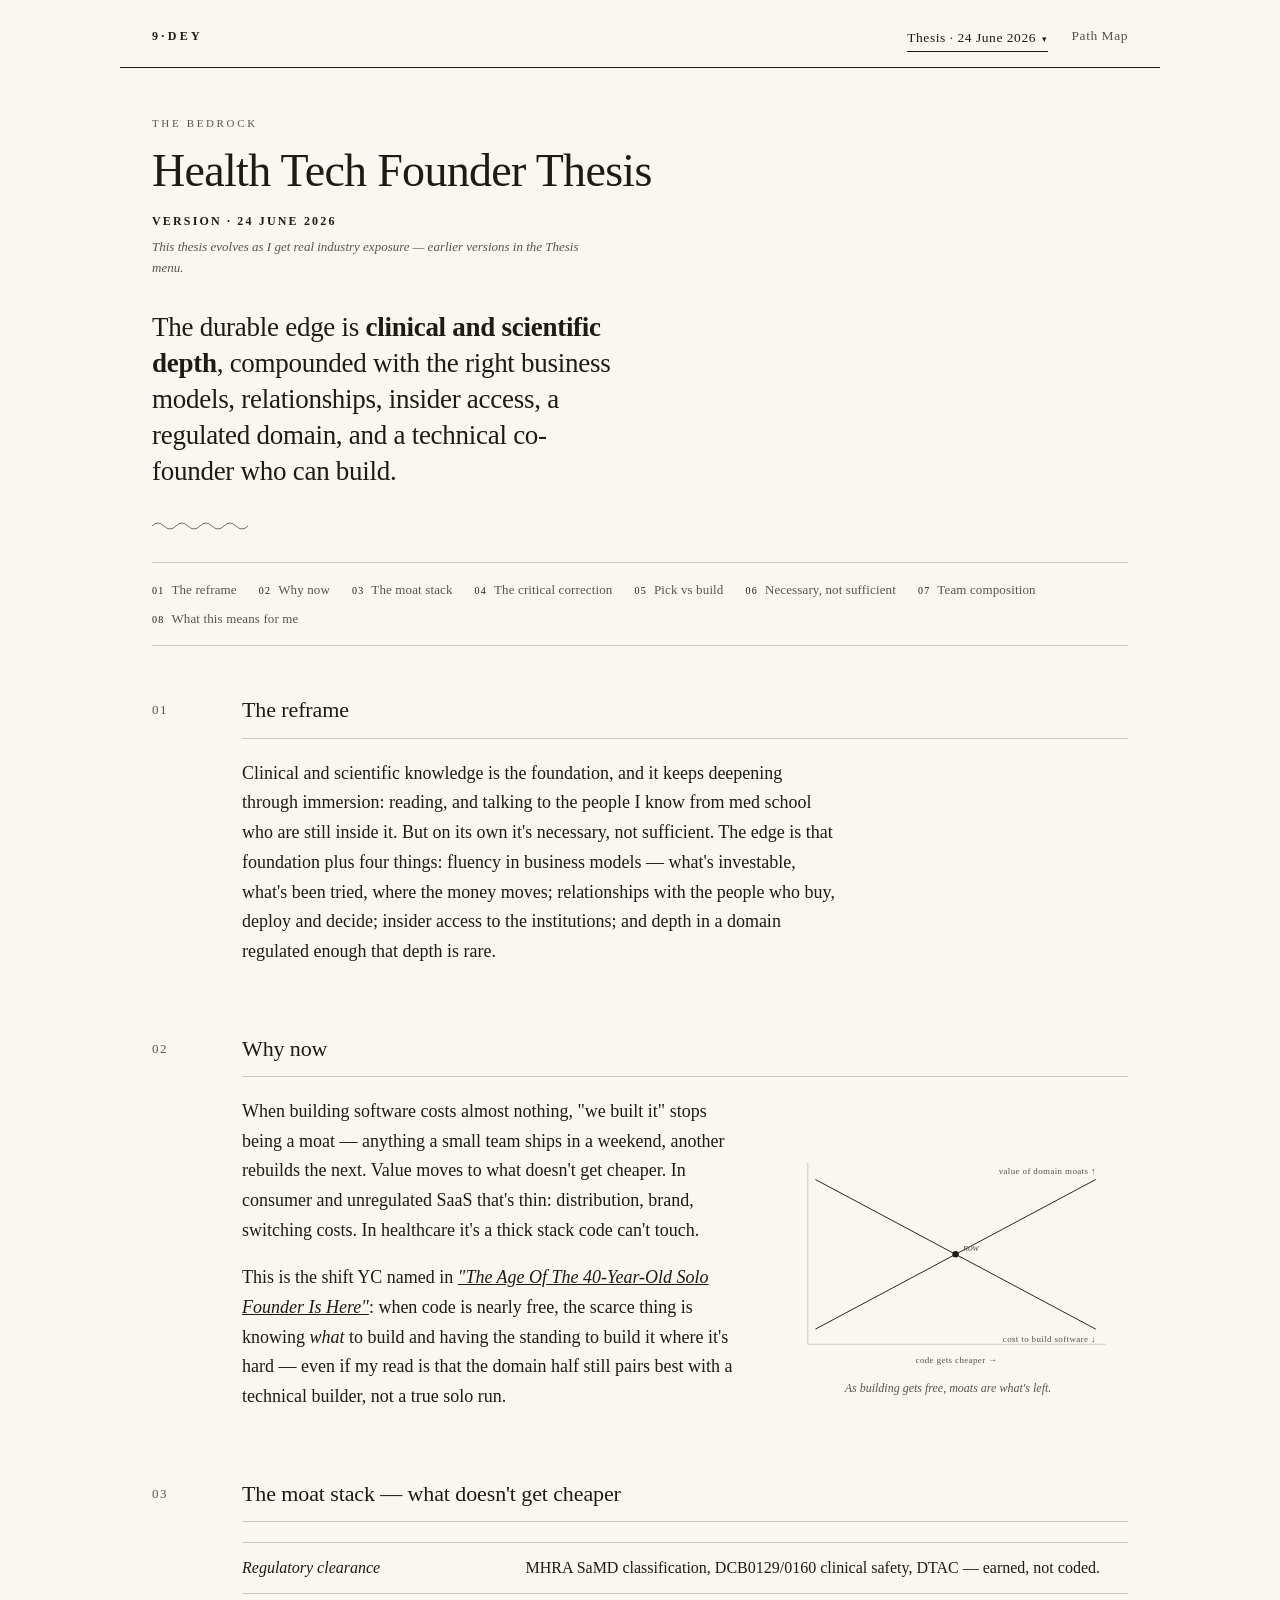
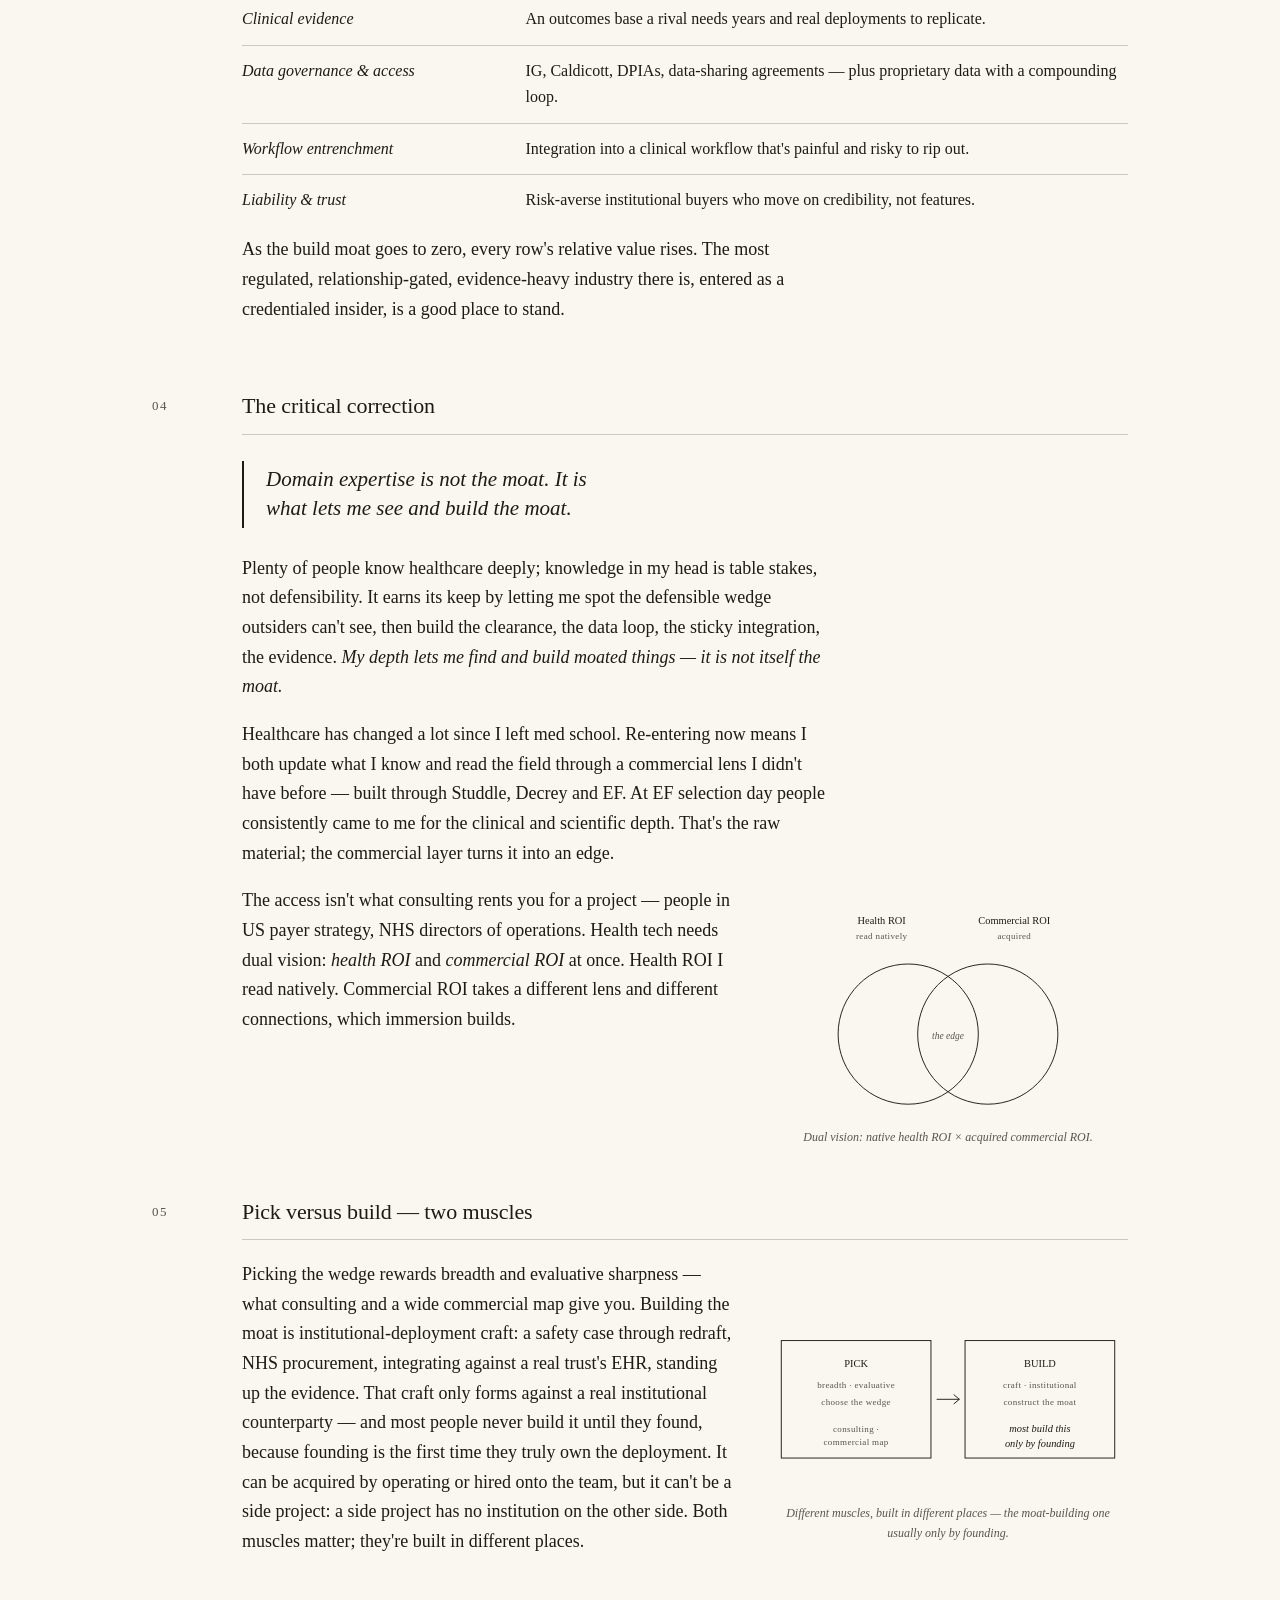
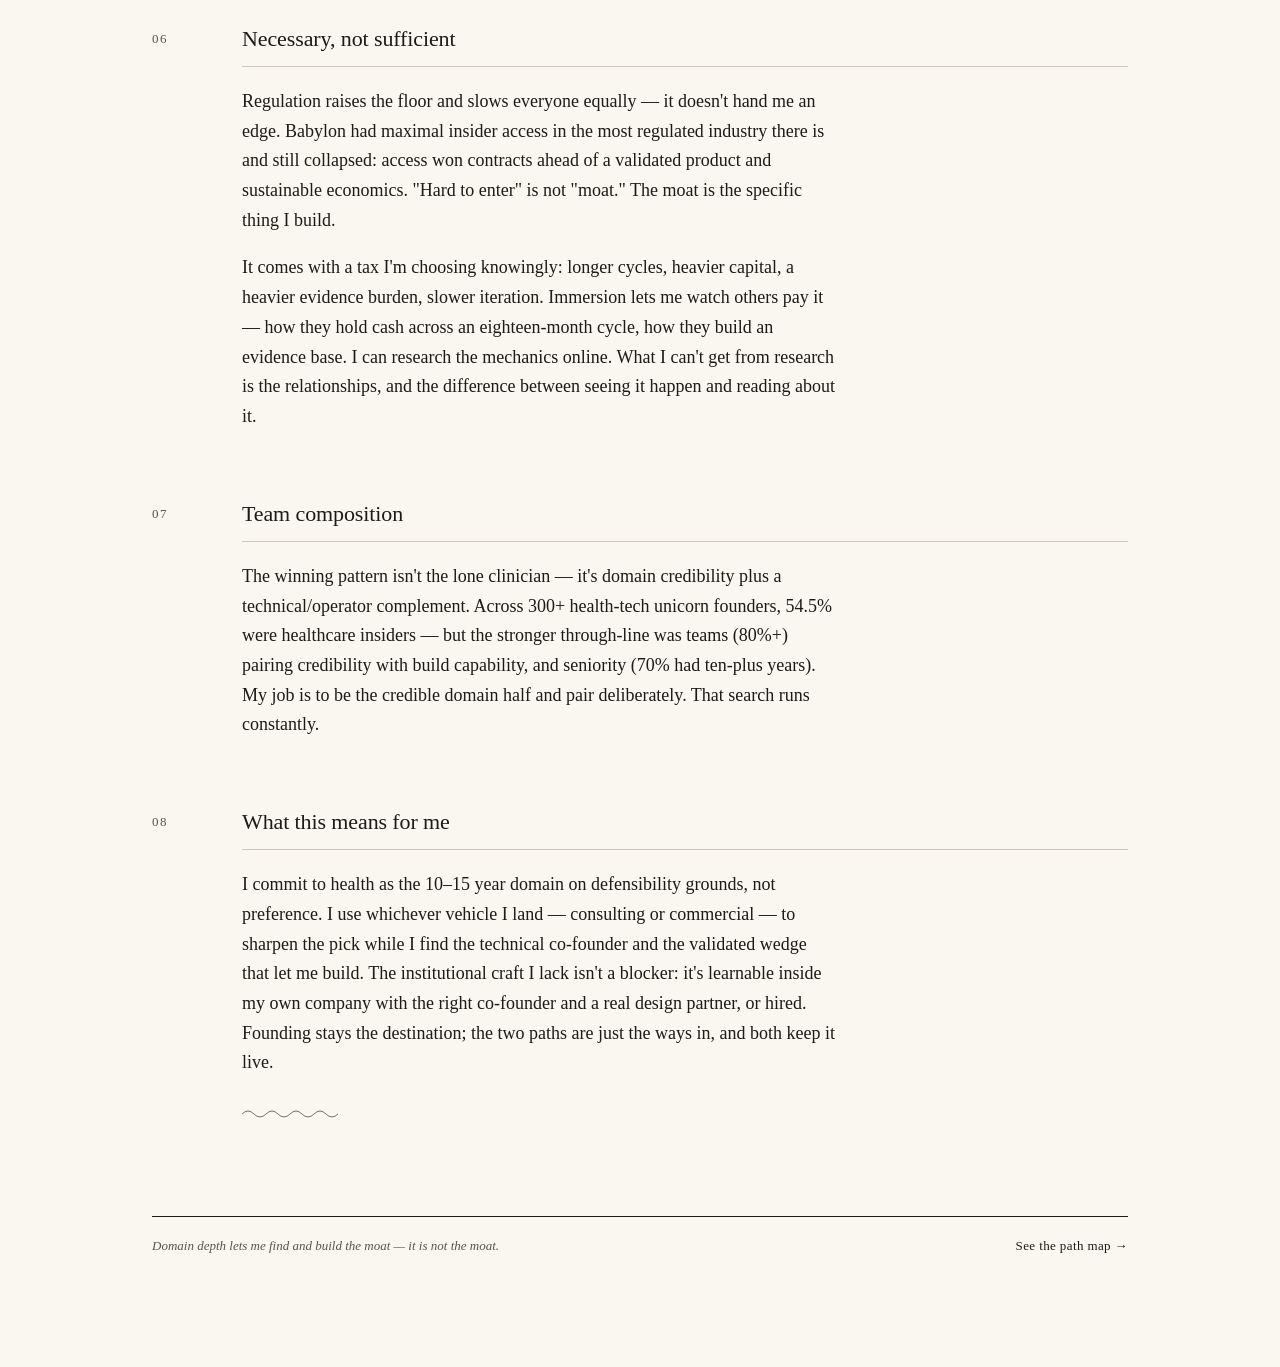
==== commit f69d8b9d: "Tidy masthead and de-flower thesis copy Co-Authored-By: Claude Sonnet 4.6 <noreply@anthropic.com>" ====
--- a/index.html
+++ b/index.html
@@ -26,11 +26,10 @@
     <p class="eyebrow">The bedrock</p>
     <h1>Health Tech Founder Thesis</h1>
     <p class="version">Version · 24 June 2026</p>
-    <p class="version-note">This thesis evolves as I get real industry exposure. Earlier dated versions live in the Thesis menu above.</p>
-    <p class="standfirst">Why I'm doing this, and what the durable edge actually is.</p>
+    <p class="version-note">This thesis evolves as I get real industry exposure — earlier versions in the Thesis menu.</p>
 
     <!-- HERO: the thesis in one statement -->
-    <p class="hero">The durable edge is <strong>clinical and scientific depth</strong> — then compounding it with the right business models, relationships, insider access, a domain regulated enough that depth is scarce, and a technical co-founder who can build.</p>
+    <p class="hero">The durable edge is <strong>clinical and scientific depth</strong>, compounded with the right business models, relationships, insider access, a regulated domain, and a technical co-founder who can build.</p>
 
     <svg class="squiggle" viewBox="0 0 96 12" aria-hidden="true"><path d="M0,6 Q6,0 12,6 T24,6 T36,6 T48,6 T60,6 T72,6 T84,6 T96,6"/></svg>
   </header>
@@ -52,7 +51,7 @@
     <div class="snum">01</div>
     <div class="body">
       <div class="sec-head"><h2>The reframe</h2></div>
-      <p>Clinical and scientific knowledge is the foundation — and it keeps deepening through immersion: reading, and talking to the people I know from med school who are still inside it. But on its own it's necessary, not sufficient. The edge is that foundation <em>plus</em> four things: fluency in business models — what's investable, what's been tried, where the money moves; relationships with the people who buy, deploy and decide; insider access to the institutions; and depth in a domain regulated enough that the depth is rare. The knowledge is the floor; the terrain is the edge.</p>
+      <p>Clinical and scientific knowledge is the foundation, and it keeps deepening through immersion: reading, and talking to the people I know from med school who are still inside it. But on its own it's necessary, not sufficient. The edge is that foundation plus four things: fluency in business models — what's investable, what's been tried, where the money moves; relationships with the people who buy, deploy and decide; insider access to the institutions; and depth in a domain regulated enough that depth is rare.</p>
     </div>
   </section>
 
@@ -63,7 +62,7 @@
       <div class="sec-head"><h2>Why now</h2></div>
       <div class="split">
         <div class="txt">
-          <p>When the marginal cost of building software falls toward zero, "we built it" stops being a moat — anything a small team ships in a weekend, another rebuilds the next. Value migrates to whatever doesn't get cheaper. In consumer and non-regulated SaaS what's left is thin: distribution, brand, switching costs. In healthcare it's a thick stack cheap code can't touch.</p>
+          <p>When building software costs almost nothing, "we built it" stops being a moat — anything a small team ships in a weekend, another rebuilds the next. Value moves to what doesn't get cheaper. In consumer and unregulated SaaS that's thin: distribution, brand, switching costs. In healthcare it's a thick stack code can't touch.</p>
           <p>This is the shift YC named in <em><a href="https://www.youtube.com/watch?v=8OOuCnZB-4o" target="_blank" rel="noopener">"The Age Of The 40-Year-Old Solo Founder Is Here"</a></em>: when code is nearly free, the scarce thing is knowing <em>what</em> to build and having the standing to build it where it's hard — even if my read is that the domain half still pairs best with a technical builder, not a true solo run.</p>
         </div>
         <div class="fig">
@@ -108,21 +107,23 @@
       <div class="sec-head"><h2>The critical correction</h2></div>
       <p class="pull">Domain expertise is not the moat. It is what lets me see and build the moat.</p>
       <p>Plenty of people know healthcare deeply; knowledge in my head is table stakes, not defensibility. It earns its keep by letting me spot the defensible wedge outsiders can't see, then build the clearance, the data loop, the sticky integration, the evidence. <em>My depth lets me find and build moated things — it is not itself the moat.</em></p>
-      <p>And it's being refreshed at the right moment. Healthcare has changed enormously since I left med school; re-entering in an AI-native era both deepens what I know and lets me re-read the field through a commercial lens I didn't have before — built through Studdle, Decrey and EF. On EF selection day the signal was consistent: people came to me for the health background, how much I knew clinically and scientifically. That's the raw material; the commercial layer turns it into an edge.</p>
+      <p>Healthcare has changed a lot since I left med school. Re-entering now means I both update what I know and read the field through a commercial lens I didn't have before — built through Studdle, Decrey and EF. At EF selection day people consistently came to me for the clinical and scientific depth. That's the raw material; the commercial layer turns it into an edge.</p>
       <div class="split">
         <div class="txt">
-          <p>The access isn't the kind consulting rents you for a project: knowing people in US payer strategy, directors of operations inside the NHS. Health tech demands dual vision — you underwrite <em>health ROI</em> and <em>commercial ROI</em> at once. Health ROI I read natively, because I was trained to. Commercial ROI needs a different lens and different connections, which immersion builds. The thesis is the marriage of the two.</p>
+          <p>The access isn't what consulting rents you for a project — people in US payer strategy, NHS directors of operations. Health tech needs dual vision: <em>health ROI</em> and <em>commercial ROI</em> at once. Health ROI I read natively. Commercial ROI takes a different lens and different connections, which immersion builds.</p>
         </div>
         <div class="fig">
-          <!-- DIAGRAM B: dual-vision venn -->
-          <svg class="dia" viewBox="0 0 380 220" role="img" aria-label="Health ROI read natively overlaps with commercial ROI acquired through immersion; the overlap is the edge.">
-            <circle class="stroke" cx="150" cy="112" r="82"/>
-            <circle class="stroke" cx="230" cy="112" r="82"/>
-            <text class="lab" x="104" y="70" text-anchor="middle">Health ROI</text>
-            <text class="lab-sm" x="104" y="86" text-anchor="middle">read natively</text>
-            <text class="lab" x="276" y="70" text-anchor="middle">Commercial ROI</text>
-            <text class="lab-sm" x="276" y="86" text-anchor="middle">acquired</text>
-            <text class="lab-cap" x="190" y="116" text-anchor="middle">the edge</text>
+          <!-- DIAGRAM B: dual-vision venn (labels above, clear of strokes) -->
+          <svg class="dia" viewBox="0 0 380 240" role="img" aria-label="Health ROI read natively overlaps with commercial ROI acquired through immersion; the overlap is the edge.">
+            <!-- labels sit above each circle, never over the stroke -->
+            <text class="lab" x="120" y="34" text-anchor="middle">Health ROI</text>
+            <text class="lab-sm" x="120" y="50" text-anchor="middle">read natively</text>
+            <text class="lab" x="260" y="34" text-anchor="middle">Commercial ROI</text>
+            <text class="lab-sm" x="260" y="50" text-anchor="middle">acquired</text>
+            <!-- circles lowered so labels have clear space -->
+            <circle class="stroke" cx="148" cy="150" r="74"/>
+            <circle class="stroke" cx="232" cy="150" r="74"/>
+            <text class="lab-cap" x="190" y="155" text-anchor="middle">the edge</text>
           </svg>
           <p class="fig-cap">Dual vision: native health ROI × acquired commercial ROI.</p>
         </div>
@@ -137,27 +138,28 @@
       <div class="sec-head"><h2>Pick versus build — two muscles</h2></div>
       <div class="split">
         <div class="txt">
-          <p>Picking the wedge rewards breadth and evaluative sharpness — what consulting and a wide commercial map give you. Building the moat is institutional-deployment craft: a safety case through redraft, NHS procurement, integrating against a real trust's EHR, standing up the evidence. That craft only forms against a real institutional counterparty — founding, operating, or hired onto the team. It can't be a side project, because a side project has no institution on the other side. Both muscles matter; they're built in different places.</p>
+          <p>Picking the wedge rewards breadth and evaluative sharpness — what consulting and a wide commercial map give you. Building the moat is institutional-deployment craft: a safety case through redraft, NHS procurement, integrating against a real trust's EHR, standing up the evidence. That craft only forms against a real institutional counterparty — and most people never build it until they found, because founding is the first time they truly own the deployment. It can be acquired by operating or hired onto the team, but it can't be a side project: a side project has no institution on the other side. Both muscles matter; they're built in different places.</p>
         </div>
         <div class="fig">
-          <!-- DIAGRAM C: pick vs build -->
-          <svg class="dia" viewBox="0 0 380 200" role="img" aria-label="Pick the wedge through breadth and evaluation; build the moat through institutional craft.">
-            <rect class="stroke" x="14" y="42" width="158" height="120"/>
-            <rect class="stroke" x="208" y="42" width="158" height="120"/>
-            <line class="stroke" x1="178" y1="102" x2="202" y2="102"/>
-            <path class="stroke" d="M196,97 L202,102 L196,107"/>
-            <text class="lab" x="93" y="70" text-anchor="middle">PICK</text>
-            <text class="lab-sm" x="93" y="92" text-anchor="middle">breadth · evaluative</text>
-            <text class="lab-sm" x="93" y="110" text-anchor="middle">choose the wedge</text>
-            <text class="lab-sm" x="93" y="136" text-anchor="middle">consulting ·</text>
-            <text class="lab-sm" x="93" y="150" text-anchor="middle">commercial map</text>
-            <text class="lab" x="287" y="70" text-anchor="middle">BUILD</text>
-            <text class="lab-sm" x="287" y="92" text-anchor="middle">craft · institutional</text>
-            <text class="lab-sm" x="287" y="110" text-anchor="middle">construct the moat</text>
-            <text class="lab-sm" x="287" y="136" text-anchor="middle">founding · operating</text>
-            <text class="lab-sm" x="287" y="150" text-anchor="middle">· hire</text>
+          <!-- DIAGRAM C: pick vs build (BUILD emphasised; founding highlighted) -->
+          <svg class="dia" viewBox="0 0 380 210" role="img" aria-label="Pick the wedge through breadth and evaluation; build the moat through institutional craft, most often by founding.">
+            <rect class="stroke" x="14" y="46" width="158" height="124"/>
+            <!-- BUILD box drawn heavier for emphasis -->
+            <rect class="stroke" x="208" y="46" width="158" height="124" stroke-width="2"/>
+            <line class="stroke" x1="178" y1="108" x2="202" y2="108"/>
+            <path class="stroke" d="M196,103 L202,108 L196,113"/>
+            <text class="lab" x="93" y="74" text-anchor="middle">PICK</text>
+            <text class="lab-sm" x="93" y="96" text-anchor="middle">breadth · evaluative</text>
+            <text class="lab-sm" x="93" y="114" text-anchor="middle">choose the wedge</text>
+            <text class="lab-sm" x="93" y="142" text-anchor="middle">consulting ·</text>
+            <text class="lab-sm" x="93" y="156" text-anchor="middle">commercial map</text>
+            <text class="lab" x="287" y="74" text-anchor="middle">BUILD</text>
+            <text class="lab-sm" x="287" y="96" text-anchor="middle">craft · institutional</text>
+            <text class="lab-sm" x="287" y="114" text-anchor="middle">construct the moat</text>
+            <text class="lab" x="287" y="142" text-anchor="middle" font-style="italic">most build this</text>
+            <text class="lab" x="287" y="158" text-anchor="middle" font-style="italic">only by founding</text>
           </svg>
-          <p class="fig-cap">Different muscles, built in different places.</p>
+          <p class="fig-cap">Different muscles, built in different places — the moat-building one usually only by founding.</p>
         </div>
       </div>
     </div>
@@ -169,7 +171,7 @@
     <div class="body">
       <div class="sec-head"><h2>Necessary, not sufficient</h2></div>
       <p>Regulation raises the floor and slows everyone equally — it doesn't hand me an edge. Babylon had maximal insider access in the most regulated industry there is and still collapsed: access won contracts ahead of a validated product and sustainable economics. "Hard to enter" is not "moat." The moat is the specific thing I build.</p>
-      <p>It comes with a tax I'm choosing knowingly: longer cycles, heavier capital, a heavier evidence burden, slower iteration. Immersion lets me <em>watch</em> others pay it — how they hold cash across an eighteen-month cycle and pitch that timeline; how they actually assemble an evidence base. I can research the mechanics online. What research can't give me is the relationships, and seeing it happen rather than reading about it. Same learnings, different weight.</p>
+      <p>It comes with a tax I'm choosing knowingly: longer cycles, heavier capital, a heavier evidence burden, slower iteration. Immersion lets me watch others pay it — how they hold cash across an eighteen-month cycle, how they build an evidence base. I can research the mechanics online. What I can't get from research is the relationships, and the difference between seeing it happen and reading about it.</p>
     </div>
   </section>
 
@@ -178,7 +180,7 @@
     <div class="snum">07</div>
     <div class="body">
       <div class="sec-head"><h2>Team composition</h2></div>
-      <p>The winning pattern isn't the lone clinician — it's domain credibility plus a technical/operator complement. Across 300+ health-tech unicorn founders, a slim majority were insiders, but the through-line was teams (80%+) pairing credibility with build capability, and seniority (70% had ten-plus years). My job is to be the credible domain half and pair deliberately. That search runs constantly.</p>
+      <p>The winning pattern isn't the lone clinician — it's domain credibility plus a technical/operator complement. Across 300+ health-tech unicorn founders, 54.5% were healthcare insiders — but the stronger through-line was teams (80%+) pairing credibility with build capability, and seniority (70% had ten-plus years). My job is to be the credible domain half and pair deliberately. That search runs constantly.</p>
     </div>
   </section>
 
